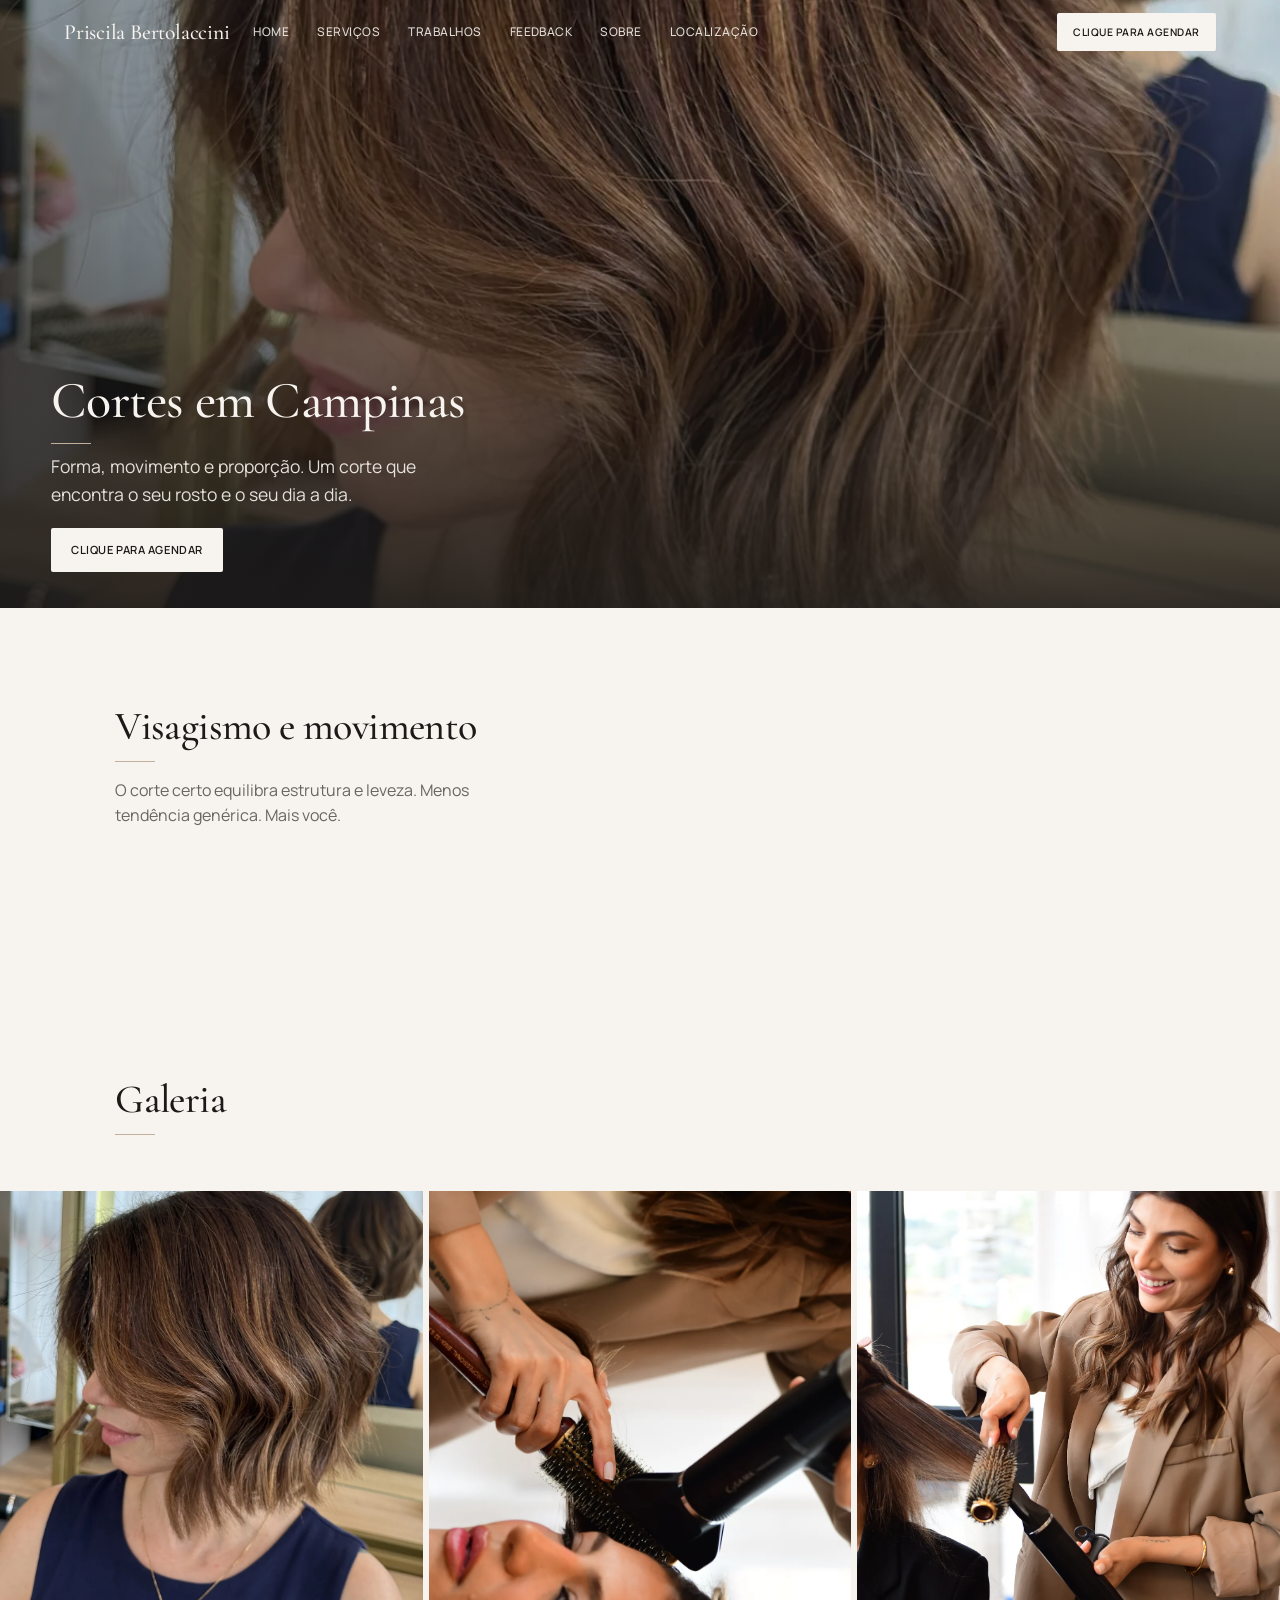
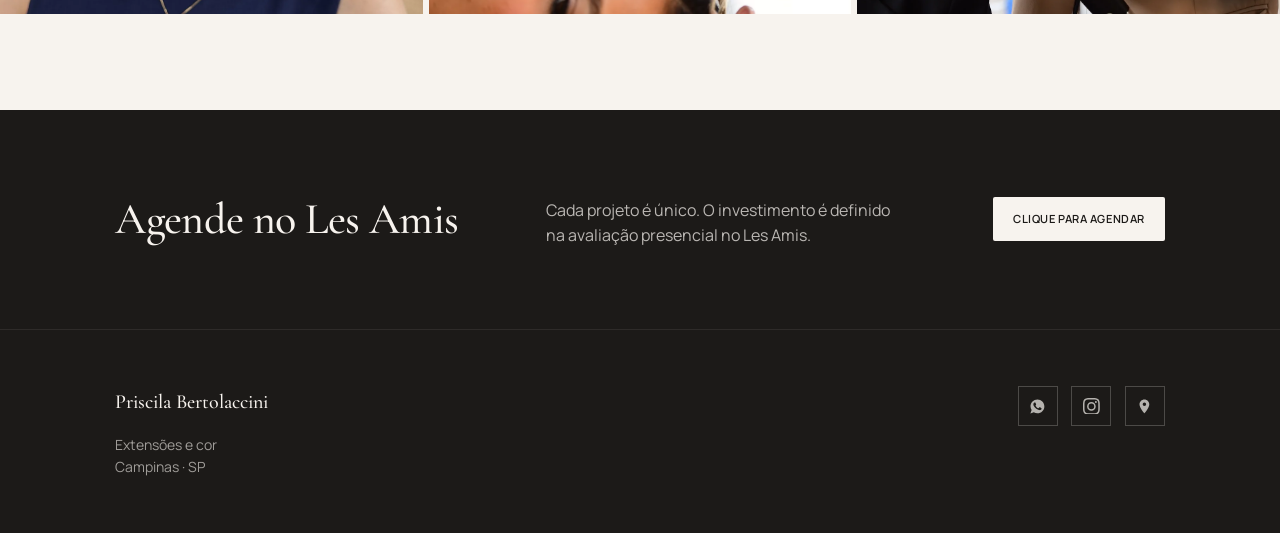
==== cortes/index.html @ d0e54ab3 "Add Feedback page with real client testimonials and wire sitewide nav. Co-authored-by: Cursor <curso" ====
<!DOCTYPE html>
<html lang="pt-BR">
<head>
  <meta charset="UTF-8" />
  <meta name="viewport" content="width=device-width, initial-scale=1.0" />
  <meta name="google-site-verification" content="aFSwoDDn1SDVIHru1ryCBOdbux5xeucaDiKM4DLMMjE" />
  <script async src="https://www.googletagmanager.com/gtag/js?id=G-Q21BVTZ1GJ"></script>
  <script>
    window.dataLayer = window.dataLayer || [];
    function gtag(){dataLayer.push(arguments);}
    gtag('js', new Date());
    gtag('config', 'G-Q21BVTZ1GJ');
  </script>
  <script>
    !function(f,b,e,v,n,t,s){if(f.fbq)return;n=f.fbq=function(){n.callMethod?
    n.callMethod.apply(n,arguments):n.queue.push(arguments)};if(!f._fbq)f._fbq=n;
    n.push=n;n.loaded=!0;n.version='2.0';n.queue=[];t=b.createElement(e);t.async=!0;
    t.src=v;s=b.getElementsByTagName(e)[0];s.parentNode.insertBefore(t,s)}(window,document,'script',
    'https://connect.facebook.net/en_US/fbevents.js');
    fbq('init','1248965447324084');fbq('track','PageView');
  </script>
  <noscript><img height="1" width="1" style="display:none" src="https://www.facebook.com/tr?id=1248965447324084&amp;ev=PageView&amp;noscript=1" alt="" /></noscript>
  <title>Cortes em Campinas | Priscila Bertolaccini</title>
  <meta name="description" content="Cortes com visagismo e movimento no Les Amis Nova Campinas. Agende seu horário." />
  <link rel="canonical" href="https://pribertolaccini.com.br/cortes/" />
  <meta name="theme-color" content="#F7F3EE" />
  <link rel="icon" type="image/webp" href="../assets/favicon.webp" />
  <meta property="og:type" content="website" />
  <meta property="og:url" content="https://pribertolaccini.com.br/cortes/" />
  <meta property="og:title" content="Cortes em Campinas | Priscila Bertolaccini" />
  <meta property="og:description" content="Cortes com visagismo e movimento no Les Amis Nova Campinas. Agende seu horário." />
  <meta property="og:image" content="https://pribertolaccini.com.br/assets/img/corte-bob.webp" />
  <meta name="twitter:card" content="summary_large_image" />
  <meta name="twitter:title" content="Cortes em Campinas | Priscila Bertolaccini" />
  <meta name="twitter:image" content="https://pribertolaccini.com.br/assets/img/corte-bob.webp" />
  <link rel="preconnect" href="https://fonts.googleapis.com" />
  <link rel="preconnect" href="https://fonts.gstatic.com" crossorigin />
  <link href="https://fonts.googleapis.com/css2?family=Cormorant+Garamond:ital,wght@0,400;0,500;0,600;1,400&amp;family=Manrope:wght@400;500;600&amp;display=swap" rel="stylesheet" />
  <link rel="stylesheet" href="../assets/css/site.css?v=1790081634" />
  
</head>
<body>
  <header class="site-header" data-site-header>
    <div class="site-header__inner">
      <a class="site-header__brand" href="../">Priscila Bertolaccini</a>
      <nav class="site-header__nav" aria-label="Principal">
        <a href="../">Home</a>
        <a href="../servicos/">Serviços</a>
        <a href="../trabalhos/">Trabalhos</a>
        <a href="../feedback/">Feedback</a>
        <a href="../sobre/">Sobre</a>
        <a href="../salao-contato/">Localização</a>
      </nav>
      <div class="site-header__actions">
        <a class="btn btn-primary site-header__cta" href="https://wa.me/5535998171030?text=Ol%C3%A1%20Priscila%2C%20vim%20pelo%20site%20e%20quero%20agendar%20um%20hor%C3%A1rio%20no%20Les%20Amis." data-cta="whatsapp" target="_blank" rel="noopener">Clique para agendar</a>
        <button type="button" class="site-header__toggle" data-nav-toggle aria-expanded="false" aria-controls="nav-drawer" aria-label="Abrir menu">
          <span></span><span></span>
        </button>
      </div>
    </div>
  </header>

  <div class="nav-drawer" id="nav-drawer" data-nav-drawer>
    <div class="nav-drawer__backdrop" data-nav-overlay></div>
    <div class="nav-drawer__panel" role="dialog" aria-label="Menu">
      <button type="button" class="nav-drawer__close" data-nav-overlay aria-label="Fechar menu">
        <span aria-hidden="true"></span>
        <span aria-hidden="true"></span>
      </button>
      <nav class="nav-drawer__list" aria-label="Mobile">
      <a href="../" data-nav-overlay>Home</a>
      <a href="../servicos/" data-nav-overlay>Serviços</a>
      <a href="../trabalhos/" data-nav-overlay>Trabalhos</a>
      <a href="../feedback/" data-nav-overlay>Feedback</a>
      <a href="../sobre/" data-nav-overlay>Sobre</a>
      <a href="../salao-contato/" data-nav-overlay>Localização</a>
      </nav>
      <div class="nav-drawer__cta">
        <a class="btn btn-primary" href="https://wa.me/5535998171030?text=Ol%C3%A1%20Priscila%2C%20vim%20pelo%20site%20e%20quero%20agendar%20um%20hor%C3%A1rio%20no%20Les%20Amis." data-cta="whatsapp" target="_blank" rel="noopener">Clique para agendar</a>
      </div>
    </div>
  </div>

  <main>

    <section class="page-hero" aria-label="Cortes em Campinas">
      <div class="hero-media">
        <img src="../assets/img/corte-bob.webp" alt="Corte bob com ondas" width="1200" height="1600" fetchpriority="high" />
      </div>
      <div class="hero-overlay" aria-hidden="true"></div>
      <div class="hero-content">
        <h1>Cortes em Campinas<span class="brand-rule" aria-hidden="true"></span></h1>
        <p class="lede">Forma, movimento e proporção. Um corte que encontra o seu rosto e o seu dia a dia.</p>
        <div class="ctas">
          <a class="btn btn-primary" href="https://wa.me/5535998171030?text=Ol%C3%A1%20Priscila%2C%20vim%20pelo%20site%20e%20quero%20agendar%20um%20hor%C3%A1rio%20de%20corte%20no%20Les%20Amis." data-cta="whatsapp" data-service="cortes" target="_blank" rel="noopener">Clique para agendar</a>
        </div>
      </div>
    </section>

    <section class="section">
      <div class="container">
        <div class="section-intro reveal">
          <h2>Visagismo e movimento</h2>
          <span class="brand-rule" aria-hidden="true"></span>
          <p>O corte certo equilibra estrutura e leveza. Menos tendência genérica. Mais você.</p>
        </div>
      </div>
    </section>
    <section class="section section--flush">
      <div class="container"><div class="section-intro reveal"><h2>Galeria</h2><span class="brand-rule" aria-hidden="true"></span></div></div>
      <div class="gallery">
        <div class="gallery__item reveal"><img src="../assets/img/corte-bob.webp" alt="Corte bob com ondas" loading="lazy" /></div>
        <div class="gallery__item reveal"><img src="../assets/img/corte-detalhe.webp" alt="Detalhe técnico de corte" loading="lazy" /></div>
        <div class="gallery__item reveal"><img src="../assets/img/hero-acao.webp" alt="Priscila em atendimento" loading="lazy" /></div>
      </div>
    </section>

    <section class="cta-band">
      <div class="container cta-band__inner reveal">
        <h2>Agende no Les Amis</h2>
        <p>Cada projeto é único. O investimento é definido na avaliação presencial no Les Amis.</p>
        <a class="btn btn-primary" href="https://wa.me/5535998171030?text=Ol%C3%A1%20Priscila%2C%20vim%20pelo%20site%20e%20quero%20agendar%20um%20hor%C3%A1rio%20de%20corte%20no%20Les%20Amis." data-cta="whatsapp" data-service="cortes" target="_blank" rel="noopener">Clique para agendar</a>
      </div>
    </section>

  </main>

  <footer class="site-footer">
    <div class="container site-footer__inner">
      <div>
        <p class="site-footer__brand">Priscila Bertolaccini</p>
        <p class="site-footer__meta">Extensões e cor<br />Campinas · SP</p>
      </div>
      <div class="site-footer__links">
        <a class="site-footer__icon" href="https://wa.me/5535998171030?text=Ol%C3%A1%20Priscila%2C%20vim%20pelo%20site%20e%20quero%20agendar%20um%20hor%C3%A1rio%20no%20Les%20Amis." data-cta="whatsapp" target="_blank" rel="noopener" aria-label="WhatsApp">
          <svg viewBox="0 0 24 24" aria-hidden="true" focusable="false"><path fill="currentColor" d="M12.04 2C6.58 2 2.15 6.4 2.15 11.84c0 1.99.58 3.84 1.6 5.42L2 22l4.9-1.58a9.9 9.9 0 0 0 5.14 1.42h.01c5.46 0 9.89-4.4 9.89-9.84C21.94 6.4 17.5 2 12.04 2zm5.78 13.99c-.24.68-1.4 1.25-1.93 1.33-.5.08-1.13.11-1.82-.11-.42-.14-.96-.31-1.66-.61-2.92-1.26-4.82-4.2-4.97-4.39-.14-.2-1.18-1.57-1.18-3 0-1.42.74-2.12 1.01-2.41.26-.29.57-.36.76-.36h.55c.17 0 .41-.07.64.49.24.58.82 2 .89 2.14.07.14.12.31.02.5-.1.2-.14.32-.28.49-.14.17-.3.38-.42.51-.14.14-.29.29-.12.56.17.28.74 1.22 1.59 1.98 1.1.98 2.02 1.28 2.3 1.42.28.14.45.12.61-.07.17-.2.71-.82.9-1.1.19-.28.38-.23.64-.14.26.1 1.66.78 1.95.92.28.14.47.21.54.33.07.12.07.68-.17 1.36z"/></svg>
        </a>
        <a class="site-footer__icon" href="https://www.instagram.com/prisbertolaccini/" target="_blank" rel="noopener" aria-label="Instagram">
          <svg viewBox="0 0 24 24" aria-hidden="true" focusable="false"><path fill="currentColor" d="M12 2.16c3.2 0 3.58.01 4.85.07 3.25.15 4.77 1.69 4.92 4.92.06 1.27.07 1.65.07 4.85s-.01 3.58-.07 4.85c-.15 3.23-1.66 4.77-4.92 4.92-1.27.06-1.65.07-4.85.07s-3.58-.01-4.85-.07c-3.26-.15-4.77-1.7-4.92-4.92-.06-1.27-.07-1.65-.07-4.85s.01-3.58.07-4.85C2.38 3.92 3.9 2.38 7.15 2.23 8.42 2.17 8.8 2.16 12 2.16M12 0C8.74 0 8.33.01 7.05.07 2.7.27.27 2.69.07 7.05.01 8.33 0 8.74 0 12s.01 3.67.07 4.95c.2 4.36 2.62 6.78 6.98 6.98C8.33 23.99 8.74 24 12 24s3.67-.01 4.95-.07c4.35-.2 6.78-2.62 6.98-6.98.06-1.28.07-1.69.07-4.95s-.01-3.67-.07-4.95C23.73 2.7 21.31.27 16.95.07 15.67.01 15.26 0 12 0zm0 5.84A6.16 6.16 0 1 0 18.16 12 6.16 6.16 0 0 0 12 5.84zM12 16a4 4 0 1 1 4-4 4 4 0 0 1-4 4zm6.41-11.85a1.44 1.44 0 1 0 1.44 1.44 1.44 1.44 0 0 0-1.44-1.44z"/></svg>
        </a>
        <a class="site-footer__icon" href="https://www.google.com/maps/search/?api=1&query=Rua+Augusto+C%C3%A9sar+de+Andrade,+364,+Nova+Campinas,+Campinas,+SP" target="_blank" rel="noopener" data-cta="maps" aria-label="Como chegar">
          <svg viewBox="0 0 24 24" aria-hidden="true" focusable="false"><path fill="currentColor" d="M12 2C8.13 2 5 5.13 5 9c0 5.25 7 13 7 13s7-7.75 7-13c0-3.87-3.13-7-7-7zm0 9.5A2.5 2.5 0 1 1 14.5 9 2.5 2.5 0 0 1 12 11.5z"/></svg>
        </a>
      </div>
    </div>
  </footer>

  <div class="sticky-cta" data-sticky-cta>
    <a class="btn btn-primary" href="https://wa.me/5535998171030?text=Ol%C3%A1%20Priscila%2C%20vim%20pelo%20site%20e%20quero%20agendar%20um%20hor%C3%A1rio%20no%20Les%20Amis." data-cta="whatsapp" target="_blank" rel="noopener">Clique para agendar</a>
  </div>
  <script src="../assets/js/site.js?v=1790081634" defer></script>
</body>
</html>
---- assets/css/site.css ----
/* ==========================================================================
   Priscila Bertolaccini · Quiet luxury salon
   ========================================================================== */

:root {
  --color-bg: #F7F3EE;
  --color-bg-elevated: #FFFCF8;
  --color-bg-dark: #1C1A18;
  --color-text: #1C1A18;
  --color-text-muted: #6B6560;
  --color-text-on-dark: #F7F3EE;
  --color-accent: #8A7355;
  --color-accent-soft: #C4B09A;
  --color-line: rgba(28, 26, 24, 0.12);
  --color-cta: #1C1A18;
  --color-cta-text: #F7F3EE;
  --font-display: "Cormorant Garamond", Georgia, serif;
  --font-body: "Manrope", system-ui, sans-serif;
  --text-hero: clamp(2.5rem, 7vw, 4.1rem);
  --text-h2: clamp(1.75rem, 3.5vw, 2.5rem);
  --text-body: clamp(1rem, 1.2vw, 1.125rem);
  --text-small: 0.875rem;
  --page-pad: clamp(1.25rem, 4vw, 3.5rem);
  --max-width: 72rem;
  --ease-out: cubic-bezier(0.22, 1, 0.36, 1);
  --dur-1: 400ms;
  --dur-2: 800ms;
  --header-h: 4rem;
  --radius-sm: 2px;
}

*,
*::before,
*::after {
  box-sizing: border-box;
  margin: 0;
  padding: 0;
}

html {
  scroll-behavior: smooth;
  -webkit-text-size-adjust: 100%;
}

body {
  font-family: var(--font-body);
  font-size: var(--text-body);
  font-weight: 400;
  line-height: 1.6;
  color: var(--color-text);
  background: var(--color-bg);
  -webkit-font-smoothing: antialiased;
  -moz-osx-font-smoothing: grayscale;
}

img,
video {
  display: block;
  max-width: 100%;
  height: auto;
}

a {
  color: inherit;
  text-decoration: none;
}

button {
  font: inherit;
  color: inherit;
  background: none;
  border: none;
  cursor: pointer;
}

ul,
ol {
  list-style: none;
}

h1,
h2,
h3,
h4 {
  font-family: var(--font-display);
  font-weight: 500;
  line-height: 1.12;
  letter-spacing: -0.015em;
}

h1 {
  font-size: var(--text-hero);
}

h2 {
  font-size: var(--text-h2);
}

h3 {
  font-size: clamp(1.35rem, 2.5vw, 1.75rem);
}

p + p {
  margin-top: 1rem;
}

/* --------------------------------------------------------------------------
   Utilities
   -------------------------------------------------------------------------- */

.container {
  width: min(100%, var(--max-width));
  margin-inline: auto;
  padding-inline: var(--page-pad);
}

.sr-only {
  position: absolute;
  width: 1px;
  height: 1px;
  padding: 0;
  margin: -1px;
  overflow: hidden;
  clip: rect(0, 0, 0, 0);
  white-space: nowrap;
  border: 0;
}

/* --------------------------------------------------------------------------
   Buttons
   -------------------------------------------------------------------------- */

.btn {
  display: inline-flex;
  align-items: center;
  justify-content: center;
  gap: 0.4rem;
  min-height: 2.75rem;
  padding: 0.7rem 1.25rem;
  font-family: var(--font-body);
  font-size: 0.7rem;
  font-weight: 600;
  letter-spacing: 0.05em;
  text-transform: uppercase;
  text-decoration: none;
  border: none;
  border-radius: var(--radius-sm);
  cursor: pointer;
  white-space: nowrap;
  transition:
    background var(--dur-1) var(--ease-out),
    color var(--dur-1) var(--ease-out),
    border-color var(--dur-1) var(--ease-out);
}

.btn-primary {
  background: var(--color-text-on-dark);
  color: var(--color-bg-dark);
}

.btn-primary:hover {
  background: var(--color-accent-soft);
}

.btn-ghost {
  background: transparent;
  color: var(--color-text-on-dark);
  border: 1px solid rgba(247, 243, 238, 0.5);
}

.btn-ghost:hover {
  border-color: var(--color-text-on-dark);
}

.btn-dark {
  background: var(--color-cta);
  color: var(--color-cta-text);
}

.btn-dark:hover {
  background: #3A3530;
}

/* --------------------------------------------------------------------------
   Site header
   -------------------------------------------------------------------------- */

.site-header {
  position: fixed;
  top: 0;
  left: 0;
  right: 0;
  z-index: 100;
  height: var(--header-h);
  display: flex;
  align-items: center;
  padding-inline: var(--page-pad);
  color: var(--color-text-on-dark);
  background: transparent;
  transition:
    background var(--dur-1) var(--ease-out),
    color var(--dur-1) var(--ease-out),
    border-color var(--dur-1) var(--ease-out);
}

.site-header__inner {
  display: flex;
  align-items: center;
  justify-content: space-between;
  width: min(100%, var(--max-width));
  margin-inline: auto;
  gap: 1.5rem;
}

.site-header__brand {
  font-family: var(--font-display);
  font-size: clamp(1.05rem, 2.2vw, 1.35rem);
  font-weight: 500;
  letter-spacing: -0.01em;
  white-space: nowrap;
  flex-shrink: 0;
}

.site-header__nav {
  display: none;
  align-items: center;
  gap: clamp(1rem, 2.5vw, 1.75rem);
}

.site-header__nav a {
  font-size: 0.75rem;
  font-weight: 500;
  letter-spacing: 0.04em;
  text-transform: uppercase;
  opacity: 0.88;
  transition: opacity var(--dur-1) var(--ease-out);
}

.site-header__nav a:hover,
.site-header__nav a[aria-current="page"] {
  opacity: 1;
}

.site-header__actions {
  display: flex;
  align-items: center;
  gap: 0.75rem;
  margin-left: auto;
}

.site-header__cta {
  display: none;
}

.site-header__cta.btn {
  min-height: 2.35rem;
  padding: 0.5rem 1rem;
  font-size: 0.65rem;
}

.site-header__toggle {
  display: flex;
  flex-direction: column;
  justify-content: center;
  gap: 5px;
  width: 2rem;
  height: 2rem;
  padding: 0;
}

.site-header__toggle span {
  display: block;
  width: 100%;
  height: 1px;
  background: currentColor;
  transition: transform var(--dur-1) var(--ease-out), opacity var(--dur-1) var(--ease-out);
}

.site-header.is-scrolled,
.site-header.is-solid {
  color: var(--color-text);
  background: var(--color-bg-elevated);
  border-bottom: 1px solid var(--color-line);
}

.site-header.is-scrolled .btn-ghost,
.site-header.is-solid .btn-ghost {
  color: var(--color-text);
  border-color: var(--color-line);
}

.site-header.is-scrolled .btn-ghost:hover,
.site-header.is-solid .btn-ghost:hover {
  border-color: var(--color-text);
}

.site-header.is-scrolled .btn-primary,
.site-header.is-solid .btn-primary {
  background: var(--color-cta);
  color: var(--color-cta-text);
}

.site-header.is-scrolled .btn-primary:hover,
.site-header.is-solid .btn-primary:hover {
  background: #3A3530;
}

@media (min-width: 901px) {
  .site-header__nav {
    display: flex;
  }

  .site-header__cta {
    display: inline-flex;
  }

  .site-header__toggle {
    display: none;
  }
}

/* --------------------------------------------------------------------------
   Nav drawer (mobile)
   -------------------------------------------------------------------------- */

.nav-drawer {
  position: fixed;
  inset: 0;
  z-index: 200;
  visibility: hidden;
  pointer-events: none;
}

.nav-drawer.is-open {
  visibility: visible;
  pointer-events: auto;
}

.nav-drawer__backdrop {
  position: absolute;
  inset: 0;
  background: rgba(28, 26, 24, 0.45);
  opacity: 0;
  transition: opacity var(--dur-1) var(--ease-out);
}

.nav-drawer.is-open .nav-drawer__backdrop {
  opacity: 1;
}

.nav-drawer__panel {
  position: absolute;
  top: 0;
  right: 0;
  width: min(100%, 20rem);
  height: 100%;
  display: flex;
  flex-direction: column;
  padding: calc(var(--header-h) + 1.5rem) var(--page-pad) 2rem;
  background: var(--color-bg-elevated);
  transform: translateX(100%);
  transition: transform var(--dur-1) var(--ease-out);
}

.nav-drawer.is-open .nav-drawer__panel {
  transform: translateX(0);
}

.nav-drawer__close {
  position: absolute;
  top: 1.1rem;
  right: var(--page-pad);
  width: 2.5rem;
  height: 2.5rem;
  display: flex;
  align-items: center;
  justify-content: center;
  border: 1px solid var(--color-line);
  transition:
    border-color var(--dur-1) var(--ease-out),
    background var(--dur-1) var(--ease-out);
}

.nav-drawer__close:hover {
  border-color: var(--color-text);
  background: var(--color-bg);
}

.nav-drawer__close span {
  position: absolute;
  width: 0.95rem;
  height: 1px;
  background: var(--color-text);
}

.nav-drawer__close span:first-child {
  transform: rotate(45deg);
}

.nav-drawer__close span:last-child {
  transform: rotate(-45deg);
}

.nav-drawer__list {
  display: flex;
  flex-direction: column;
  gap: 0.25rem;
  flex: 1;
}

.nav-drawer__list a {
  display: block;
  padding: 0.85rem 0;
  font-family: var(--font-display);
  font-size: 1.35rem;
  font-weight: 500;
  border-bottom: 1px solid var(--color-line);
}

.nav-drawer__cta {
  margin-top: 1.5rem;
}

.nav-drawer__cta .btn {
  width: 100%;
}

/* --------------------------------------------------------------------------
   Hero (home)
   -------------------------------------------------------------------------- */

.hero {
  position: relative;
  min-height: 100dvh;
  display: grid;
  align-items: end;
  overflow: hidden;
  color: var(--color-text-on-dark);
  text-align: left;
}

.hero-media {
  position: absolute;
  inset: 0;
  z-index: 0;
}

.hero-media img,
.hero-media video {
  width: 100%;
  height: 100%;
  object-fit: cover;
  object-position: center 22%;
  animation: hero-ken 14s var(--ease-out) forwards;
}

.hero[data-variant="acao"] .hero-media img,
.hero[data-variant="acao"] .hero-media video {
  object-position: center 28%;
}

.hero-overlay {
  position: absolute;
  inset: 0;
  z-index: 1;
  background:
    linear-gradient(
      180deg,
      rgba(28, 26, 24, 0.42) 0%,
      rgba(28, 26, 24, 0.08) 18%,
      rgba(28, 26, 24, 0.08) 38%,
      rgba(28, 26, 24, 0.45) 58%,
      rgba(28, 26, 24, 0.92) 100%
    ),
    linear-gradient(
      90deg,
      rgba(28, 26, 24, 0.5) 0%,
      rgba(28, 26, 24, 0.18) 48%,
      transparent 78%
    );
}

.hero-content {
  position: relative;
  z-index: 2;
  width: min(100%, 36rem);
  padding: var(--page-pad);
  padding-bottom: clamp(1.25rem, 4vh, 2.5rem);
  display: flex;
  flex-direction: column;
  align-items: flex-start;
  animation: hero-rise 0.9s var(--ease-out) both;
}

h1.brand {
  font-family: var(--font-display);
  font-size: var(--text-hero);
  font-weight: 500;
  line-height: 1.05;
  letter-spacing: -0.02em;
  margin-bottom: 0.55rem;
}

h1.brand span,
.brand-rule {
  display: block;
  width: 2.5rem;
  height: 1px;
  background: var(--color-accent-soft);
  margin-top: 0.75rem;
}

.hero .lede {
  font-size: clamp(1.02rem, 3.1vw, 1.175rem);
  line-height: 1.65;
  color: rgba(247, 243, 238, 0.94);
  max-width: 32ch;
  margin: 0 0 1.25rem;
  font-weight: 400;
}

.hero .ctas {
  display: flex;
  flex-wrap: nowrap;
  gap: 0.55rem;
  width: 100%;
  max-width: 22rem;
}

.hero .ctas .btn {
  flex: 1 1 0;
  padding: 0.7rem 0.75rem;
}

@media (max-width: 900px) {
  /* Brand + lede above sticky; hero CTAs hidden (sticky covers agendar) */
  .hero {
    min-height: 100dvh;
    align-items: end;
  }

  .hero-media img,
  .hero-media video {
    object-position: center 12%;
  }

  .hero[data-variant="acao"] .hero-media img,
  .hero[data-variant="acao"] .hero-media video {
    object-position: center 18%;
  }

  .hero-content {
    position: relative;
    width: 100%;
    max-width: none;
    padding: 0 1.1rem calc(1.15rem + 4.5rem + env(safe-area-inset-bottom));
    justify-content: flex-end;
  }

  h1.brand {
    font-size: clamp(1.95rem, 8vw, 2.4rem);
    margin-bottom: 0.45rem;
  }

  h1.brand span,
  .brand-rule {
    width: 2rem;
    margin-top: 0.55rem;
  }

  .hero .lede {
    font-size: 0.92rem;
    line-height: 1.5;
    max-width: 36ch;
    margin-bottom: 0;
  }

  .hero .ctas {
    display: none;
  }
}

/* --------------------------------------------------------------------------
   Page hero (inner pages)
   -------------------------------------------------------------------------- */

.page-hero {
  position: relative;
  min-height: clamp(28rem, 72vh, 38rem);
  display: grid;
  align-items: end;
  overflow: hidden;
  color: var(--color-text-on-dark);
  text-align: left;
}

.page-hero .hero-media img,
.page-hero .hero-media video {
  object-position: center center;
  animation: none;
}

.page-hero .hero-overlay {
  background:
    linear-gradient(
      180deg,
      rgba(28, 26, 24, 0.05) 0%,
      rgba(28, 26, 24, 0.35) 55%,
      rgba(28, 26, 24, 0.88) 100%
    ),
    linear-gradient(
      90deg,
      rgba(28, 26, 24, 0.42) 0%,
      rgba(28, 26, 24, 0.12) 50%,
      transparent 75%
    );
}

.page-hero .hero-content {
  width: min(100%, 42rem);
  padding-top: calc(var(--header-h) + 2rem);
  animation: none;
}

.page-hero h1 {
  font-size: clamp(2rem, 5.5vw, 3.25rem);
  margin-bottom: 0.5rem;
}

.page-hero .lede {
  font-size: clamp(0.95rem, 2.5vw, 1.1rem);
  line-height: 1.6;
  color: rgba(247, 243, 238, 0.9);
  max-width: 38ch;
  margin-bottom: 1.25rem;
}

.page-hero--compact {
  min-height: clamp(22rem, 55vh, 30rem);
}

/* Tighten gap between Servicos quote and Mega Hair */
.section--bridge {
  padding-top: clamp(3.5rem, 8vw, 6rem);
  padding-bottom: clamp(1.25rem, 3vw, 2rem);
}

.section--bridge + .service-block {
  padding-top: clamp(1.25rem, 3vw, 2rem);
}

.page-hero--text-only {
  min-height: auto;
  padding-block: calc(var(--header-h) + 3rem) 3rem;
  background: var(--color-bg-dark);
  color: var(--color-text-on-dark);
}

.page-hero--text-only .hero-overlay,
.page-hero--text-only .hero-media {
  display: none;
}

@media (max-width: 700px) {
  .page-hero .hero-content {
    position: absolute;
    left: 0;
    right: 0;
    top: 69%;
    bottom: 0;
    width: 100%;
    max-width: none;
    padding: 0 1.1rem 1.15rem;
    padding-top: 0;
  }

  .page-hero--text-only .hero-content {
    position: relative;
    top: auto;
    bottom: auto;
    padding: calc(var(--header-h) + 2rem) 1.1rem 2rem;
  }
}

/* --------------------------------------------------------------------------
   Sections
   -------------------------------------------------------------------------- */

.section {
  padding-block: clamp(3.5rem, 8vw, 6rem);
}

.section--flush .results-grid,
.section--flush .gallery {
  width: 100%;
}

.section-dark {
  background: var(--color-bg-dark);
  color: var(--color-text-on-dark);
}

.section-dark .section-intro p {
  color: rgba(247, 243, 238, 0.72);
}

.section-intro {
  margin-bottom: clamp(2rem, 5vw, 3.5rem);
  max-width: 36rem;
}

.section-intro h2 {
  margin-bottom: 0.75rem;
}

.section-intro p {
  color: var(--color-text-muted);
  max-width: 42ch;
}

.section-intro .brand-rule {
  margin-bottom: 1rem;
}

.section-dark .section-intro .brand-rule {
  background: var(--color-accent-soft);
}

/* --------------------------------------------------------------------------
   Specialties
   -------------------------------------------------------------------------- */

.specialties {
  display: flex;
  flex-direction: column;
}

.specialty-row {
  display: grid;
  grid-template-columns: 1fr auto;
  align-items: center;
  gap: 1rem 2rem;
  padding-block: clamp(1.15rem, 3vw, 1.65rem);
  border-bottom: 1px solid var(--color-line);
  transition: color var(--dur-1) var(--ease-out);
}

.specialty-row:first-child {
  border-top: 1px solid var(--color-line);
}

.specialty-row__main {
  display: flex;
  flex-direction: column;
  gap: 0.35rem;
  min-width: 0;
}

.specialty-row__name {
  font-family: var(--font-display);
  font-size: clamp(1.5rem, 3vw, 2rem);
  font-weight: 500;
  line-height: 1.1;
  letter-spacing: -0.015em;
}

.specialty-row__desc {
  font-size: var(--text-small);
  color: var(--color-text-muted);
  max-width: 40ch;
}

.specialty-row__arrow {
  flex-shrink: 0;
  width: 1.25rem;
  height: 1.25rem;
  opacity: 0.45;
  transition:
    transform var(--dur-1) var(--ease-out),
    opacity var(--dur-1) var(--ease-out);
}

.specialty-row:hover .specialty-row__name {
  color: var(--color-accent);
}

.specialty-row:hover .specialty-row__arrow {
  opacity: 1;
  transform: translateX(3px);
}

.home-nav__row {
  grid-template-columns: auto 1fr auto;
  gap: 1rem 1.15rem;
}

.home-nav__icon {
  display: inline-flex;
  align-items: center;
  justify-content: center;
  width: 1.35rem;
  height: 1.35rem;
  color: var(--color-accent);
  flex-shrink: 0;
}

.home-nav__icon svg {
  width: 100%;
  height: 100%;
  display: block;
}

.section-dark .specialty-row {
  border-color: rgba(247, 243, 238, 0.12);
}

.section-dark .specialty-row__desc {
  color: rgba(247, 243, 238, 0.65);
}

.section-dark .specialty-row:hover .specialty-row__name {
  color: var(--color-accent-soft);
}

/* --------------------------------------------------------------------------
   Results grid
   -------------------------------------------------------------------------- */

.results-grid {
  display: grid;
  grid-template-columns: 2fr 1fr;
  gap: 0.35rem;
  width: 100%;
  margin: 0;
  padding: 0;
}

.results-grid__item {
  position: relative;
  overflow: hidden;
  aspect-ratio: 4 / 5;
}

.results-grid__item--wide {
  grid-row: span 2;
  aspect-ratio: auto;
  min-height: 100%;
}

.results-grid__item img,
.results-grid__item video {
  width: 100%;
  height: 100%;
  object-fit: cover;
}

@media (max-width: 700px) {
  .results-grid {
    grid-template-columns: 1fr;
    gap: 0.25rem;
  }

  .results-grid__item,
  .results-grid__item--wide {
    grid-row: auto;
    aspect-ratio: 4 / 5;
    min-height: auto;
  }
}

/* --------------------------------------------------------------------------
   Split
   -------------------------------------------------------------------------- */

.split {
  display: grid;
  grid-template-columns: 1fr 1fr;
  gap: clamp(2rem, 5vw, 4rem);
  align-items: center;
}

.split--reverse {
  direction: rtl;
}

.split--reverse > * {
  direction: ltr;
}

.split__media {
  overflow: hidden;
}

.split__media img,
.split__media video {
  width: 100%;
  aspect-ratio: 4 / 5;
  object-fit: cover;
}

.split__content {
  padding-inline: var(--page-pad);
}

.split__content h2 {
  margin-bottom: 1rem;
}

.split__content p {
  color: var(--color-text-muted);
  max-width: 42ch;
}

.split__content .btn {
  margin-top: 1.5rem;
}

.section-dark .split__content p {
  color: rgba(247, 243, 238, 0.72);
}

/* --------------------------------------------------------------------------
   Contact actions (salão)
   -------------------------------------------------------------------------- */

.contact-actions {
  display: flex;
  flex-direction: column;
  margin-top: 1.85rem;
  max-width: 28rem;
  border-top: 1px solid var(--color-line);
}

.contact-action {
  display: flex;
  align-items: center;
  gap: 1rem;
  padding: 1.05rem 0;
  border-bottom: 1px solid var(--color-line);
  color: var(--color-text);
  transition:
    color var(--dur-1) var(--ease-out),
    background var(--dur-1) var(--ease-out);
}

.contact-action__icon {
  display: inline-flex;
  align-items: center;
  justify-content: center;
  width: 2.35rem;
  height: 2.35rem;
  flex-shrink: 0;
  border: 1px solid var(--color-line);
  color: var(--color-text);
  transition:
    border-color var(--dur-1) var(--ease-out),
    background var(--dur-1) var(--ease-out),
    color var(--dur-1) var(--ease-out);
}

.contact-action__icon svg {
  width: 1rem;
  height: 1rem;
  display: block;
}

.contact-action__body {
  display: flex;
  flex-direction: column;
  gap: 0.15rem;
  min-width: 0;
}

.contact-action__label {
  font-size: 0.72rem;
  font-weight: 600;
  letter-spacing: 0.06em;
  text-transform: uppercase;
}

.contact-action__meta {
  font-size: 0.88rem;
  color: var(--color-text-muted);
  line-height: 1.35;
}

.contact-action:hover {
  color: var(--color-text);
}

.contact-action:hover .contact-action__icon {
  border-color: var(--color-text);
  background: var(--color-text);
  color: var(--color-bg);
}

.contact-action:hover .contact-action__meta {
  color: var(--color-text);
}

.contact-action--whatsapp .contact-action__icon {
  background: var(--color-text);
  border-color: var(--color-text);
  color: var(--color-bg);
}

.contact-action--whatsapp:hover .contact-action__icon {
  background: var(--color-accent);
  border-color: var(--color-accent);
  color: var(--color-bg-dark);
}

@media (max-width: 768px) {
  .split {
    grid-template-columns: 1fr;
    gap: 1.75rem;
  }

  .split--reverse {
    direction: ltr;
  }

  .split__content {
    padding-bottom: 0.25rem;
  }
}

@media (min-width: 769px) {
  .split__content {
    padding-block: clamp(1.5rem, 3vw, 2.5rem);
  }
}

/* --------------------------------------------------------------------------
   Gallery
   -------------------------------------------------------------------------- */

.gallery {
  display: grid;
  grid-template-columns: repeat(3, 1fr);
  gap: 0.35rem;
}

.gallery--feed {
  width: 100%;
  margin: 0;
  padding: 0;
  gap: 0.25rem;
  grid-template-columns: repeat(2, 1fr);
}

.gallery--feed .gallery__item {
  aspect-ratio: 3 / 4;
}

.gallery__item {
  position: relative;
  overflow: hidden;
  aspect-ratio: 1;
}

.gallery__item img,
.gallery__item video {
  width: 100%;
  height: 100%;
  object-fit: cover;
  transition: transform var(--dur-2) var(--ease-out);
}

.gallery__item:hover img,
.gallery__item:hover video {
  transform: scale(1.03);
}

@media (min-width: 900px) {
  .gallery--feed {
    grid-template-columns: repeat(3, 1fr);
  }
}

@media (max-width: 768px) {
  .gallery:not(.gallery--feed) {
    grid-template-columns: repeat(2, 1fr);
    gap: 0.25rem;
  }
}

/* --------------------------------------------------------------------------
   Filters (trabalhos)
   -------------------------------------------------------------------------- */

.filters {
  display: flex;
  flex-wrap: wrap;
  gap: 0.5rem 1.5rem;
  margin-bottom: clamp(1.5rem, 4vw, 2.5rem);
  padding-bottom: 1rem;
  border-bottom: 1px solid var(--color-line);
}

.filters button,
.filters a {
  font-size: 0.75rem;
  font-weight: 500;
  letter-spacing: 0.04em;
  text-transform: uppercase;
  color: var(--color-text-muted);
  padding: 0.25rem 0;
  border-bottom: 1px solid transparent;
  transition:
    color var(--dur-1) var(--ease-out),
    border-color var(--dur-1) var(--ease-out);
}

.filters button:hover,
.filters a:hover,
.filters button[aria-pressed="true"],
.filters a[aria-current="true"] {
  color: var(--color-text);
  border-bottom-color: var(--color-accent);
}

/* --------------------------------------------------------------------------
   CTA band
   -------------------------------------------------------------------------- */

.cta-band {
  padding-block: clamp(3rem, 7vw, 5rem);
  background: var(--color-bg-dark);
  color: var(--color-text-on-dark);
  text-align: left;
}

.cta-band__inner {
  display: flex;
  flex-wrap: wrap;
  align-items: center;
  justify-content: space-between;
  gap: 1.5rem 2rem;
}

.cta-band h2 {
  font-size: clamp(1.75rem, 4vw, 2.75rem);
  max-width: 18ch;
}

.cta-band p {
  color: rgba(247, 243, 238, 0.72);
  max-width: 36ch;
  margin-top: 0.5rem;
}

.cta-band .btn-primary {
  background: var(--color-text-on-dark);
  color: var(--color-bg-dark);
}

.cta-band .btn-primary:hover {
  background: var(--color-accent-soft);
}

.feedback-close {
  margin-top: clamp(2.5rem, 6vw, 4rem);
  max-width: 36rem;
  margin-inline: auto;
  text-align: center;
}

.feedback-close p {
  color: var(--color-text-muted);
  line-height: 1.65;
  margin-top: 0.85rem;
}

.feedback-close p:first-child {
  margin-top: 0;
  color: var(--color-text);
  font-family: var(--font-display);
  font-size: clamp(1.35rem, 2.8vw, 1.75rem);
  font-style: italic;
  line-height: 1.35;
}

.feedback-close .btn {
  margin-top: 1.75rem;
}

.feedback-intro {
  max-width: 36rem;
  margin-inline: auto;
  text-align: center;
  margin-bottom: clamp(2.5rem, 6vw, 4rem);
}

.feedback-intro__lead {
  font-family: var(--font-display);
  font-size: clamp(1.5rem, 3.2vw, 2rem);
  font-style: italic;
  font-weight: 500;
  color: var(--color-text) !important;
  line-height: 1.3;
  max-width: 22ch;
  margin-inline: auto;
}

.feedback-intro .brand-rule {
  margin-inline: auto;
}

.quotes {
  display: flex;
  flex-direction: column;
  gap: 0;
  max-width: 38rem;
  margin-inline: auto;
}

.quote {
  margin: 0;
  padding: clamp(1.5rem, 3.5vw, 2rem) 0;
  border-top: 1px solid var(--color-line);
}

.quote:last-child {
  border-bottom: 1px solid var(--color-line);
}

.quote blockquote {
  margin: 0;
}

.quote p {
  font-family: var(--font-display);
  font-size: clamp(1.15rem, 2.4vw, 1.4rem);
  font-style: italic;
  font-weight: 400;
  line-height: 1.45;
  color: var(--color-text);
  letter-spacing: -0.01em;
}

.quote--featured p {
  font-size: clamp(1.25rem, 2.8vw, 1.6rem);
  line-height: 1.4;
}

.prose {
  max-width: 40rem;
}

.prose p {
  color: var(--color-text-muted);
  line-height: 1.75;
  margin-top: 1.15rem;
  font-size: clamp(1rem, 1.15vw, 1.075rem);
}

.prose p:first-child {
  margin-top: 0;
}

.prose p.prose-emphasis {
  font-family: var(--font-display);
  font-style: italic;
  font-weight: 500;
  /* One line: size scales to fill the available width */
  font-size: min(2.85rem, calc((100vw - (2 * var(--page-pad))) / 17.25));
  color: var(--color-text) !important;
  line-height: 1.2;
  letter-spacing: -0.03em;
  margin-top: 1.5rem;
  white-space: nowrap;
  max-width: none;
  overflow: visible;
}

.service-kicker {
  font-size: 0.72rem;
  font-weight: 600;
  letter-spacing: 0.08em;
  text-transform: uppercase;
  color: var(--color-accent);
  margin-bottom: 0.65rem;
}

.section-dark .service-kicker {
  color: var(--color-accent-soft);
}

.service-list {
  list-style: none;
  margin: 1.5rem 0 1.75rem;
  max-width: 36rem;
}

.service-list li {
  position: relative;
  padding: 0.7rem 0 0.7rem 1.1rem;
  border-bottom: 1px solid var(--color-line);
  color: var(--color-text-muted);
  font-size: 0.98rem;
}

.service-list li::before {
  content: "";
  position: absolute;
  left: 0;
  top: 1.15rem;
  width: 0.4rem;
  height: 1px;
  background: var(--color-accent);
}

.section-dark .service-list li {
  border-color: rgba(247, 243, 238, 0.12);
  color: rgba(247, 243, 238, 0.78);
}

.section-dark .service-list li::before {
  background: var(--color-accent-soft);
}

.service-subblock {
  margin-top: clamp(2.5rem, 5vw, 3.5rem);
  max-width: 40rem;
}

.service-subblock h3 {
  margin-bottom: 0.75rem;
}

.service-subblock h4 {
  font-family: var(--font-display);
  font-size: 1.25rem;
  font-weight: 500;
  margin-top: 1.5rem;
  margin-bottom: 0.5rem;
}

.service-subblock p {
  color: var(--color-text-muted);
  line-height: 1.65;
  margin-top: 0.85rem;
}

.section-dark .service-subblock p {
  color: rgba(247, 243, 238, 0.72);
}

.service-gallery {
  margin-top: clamp(2rem, 4vw, 3rem);
}

.service-block .btn {
  margin-top: 0.5rem;
}

.service-block .section-intro {
  margin-bottom: 0;
}

.location-chip {
  display: inline-flex;
  align-items: center;
  gap: 0.55rem;
  margin-top: 1.5rem;
  font-size: 0.92rem;
  font-weight: 500;
  color: var(--color-text);
  text-decoration: none;
  transition: color var(--dur-1) var(--ease-out);
}

a.location-chip:hover {
  color: var(--color-accent);
}

a.location-chip:hover .location-chip__icon {
  color: var(--color-accent);
}

.location-chip__icon {
  display: inline-flex;
  width: 1rem;
  height: 1rem;
  color: var(--color-accent);
}

.location-chip__icon svg {
  width: 100%;
  height: 100%;
  display: block;
}

.location-address {
  margin-top: 1.5rem;
  padding-top: 1.25rem;
  border-top: 1px solid var(--color-line);
}

.location-address__label {
  font-size: 0.72rem;
  font-weight: 600;
  letter-spacing: 0.06em;
  text-transform: uppercase;
  color: var(--color-text-muted);
  margin-bottom: 0.45rem;
}

.location-address p {
  color: var(--color-text);
  line-height: 1.55;
}

.location-ctas {
  display: flex;
  flex-wrap: wrap;
  gap: 0.55rem;
  margin-top: 1.5rem;
}

.location-ctas .btn {
  margin-top: 0;
}

.section-dark .location-ctas .btn-ghost {
  color: var(--color-text-on-dark);
  border-color: rgba(247, 243, 238, 0.45);
}

.section-dark .location-ctas .btn-primary {
  background: var(--color-text-on-dark);
  color: var(--color-bg-dark);
}

.location-closing {
  margin-top: 1.75rem;
  font-family: var(--font-display);
  font-size: clamp(1.25rem, 2.5vw, 1.55rem);
  color: var(--color-text-on-dark);
  line-height: 1.35;
}

html {
  scroll-padding-top: calc(var(--header-h) + 0.75rem);
}

/* --------------------------------------------------------------------------
   Site footer
   -------------------------------------------------------------------------- */

.site-footer {
  padding-block: clamp(2.5rem, 5vw, 3.5rem);
  background: var(--color-bg-dark);
  color: var(--color-text-on-dark);
  border-top: 1px solid rgba(247, 243, 238, 0.08);
}

.site-footer__inner {
  display: grid;
  grid-template-columns: 1fr auto;
  gap: 2rem 3rem;
  align-items: start;
}

.site-footer__brand {
  font-family: var(--font-display);
  font-size: 1.25rem;
  font-weight: 500;
  margin-bottom: 0.5rem;
}

.site-footer__meta {
  font-size: var(--text-small);
  color: rgba(247, 243, 238, 0.6);
  line-height: 1.55;
}

.site-footer__links {
  display: flex;
  flex-wrap: nowrap;
  align-items: center;
  gap: 0.85rem;
  justify-content: flex-end;
}

.site-footer__icon {
  display: inline-flex;
  align-items: center;
  justify-content: center;
  width: 2.5rem;
  height: 2.5rem;
  border: 1px solid rgba(247, 243, 238, 0.22);
  color: rgba(247, 243, 238, 0.82);
  transition:
    color var(--dur-1) var(--ease-out),
    border-color var(--dur-1) var(--ease-out),
    background var(--dur-1) var(--ease-out);
}

.site-footer__icon svg {
  width: 1.05rem;
  height: 1.05rem;
  display: block;
}

.site-footer__icon:hover {
  color: var(--color-text-on-dark);
  border-color: rgba(247, 243, 238, 0.55);
  background: rgba(247, 243, 238, 0.06);
}

.site-footer__links a {
  color: rgba(247, 243, 238, 0.7);
  transition: color var(--dur-1) var(--ease-out);
}

.site-footer__links a:hover {
  color: var(--color-accent-soft);
}

.site-footer__tagline {
  font-size: var(--text-small);
  color: rgba(247, 243, 238, 0.6);
  max-width: 28ch;
}

.site-footer__nav {
  display: flex;
  flex-wrap: wrap;
  gap: 0.75rem 1.5rem;
  margin-top: 1.25rem;
}

.site-footer__nav a {
  font-size: 0.75rem;
  font-weight: 500;
  letter-spacing: 0.03em;
  text-transform: uppercase;
  color: rgba(247, 243, 238, 0.7);
  transition: color var(--dur-1) var(--ease-out);
}

.site-footer__nav a:hover {
  color: var(--color-text-on-dark);
}

.site-footer__contact {
  text-align: right;
}

.site-footer__contact a {
  font-size: var(--text-small);
  color: rgba(247, 243, 238, 0.75);
  transition: color var(--dur-1) var(--ease-out);
}

.site-footer__contact a:hover {
  color: var(--color-accent-soft);
}

.site-footer__legal {
  grid-column: 1 / -1;
  padding-top: 1.5rem;
  border-top: 1px solid rgba(247, 243, 238, 0.08);
  font-size: 0.75rem;
  color: rgba(247, 243, 238, 0.45);
}

@media (max-width: 640px) {
  .site-footer__inner {
    grid-template-columns: 1fr;
  }

  .site-footer__links {
    justify-content: flex-start;
  }

  .site-footer__contact {
    text-align: left;
  }
}

/* --------------------------------------------------------------------------
   Sticky CTA (mobile)
   -------------------------------------------------------------------------- */

.sticky-cta {
  display: none;
}

@media (max-width: 900px) {
  .sticky-cta {
    display: block;
    position: fixed;
    bottom: 0;
    left: 0;
    right: 0;
    z-index: 90;
    padding: 0.65rem var(--page-pad);
    padding-bottom: max(0.65rem, env(safe-area-inset-bottom));
    background: var(--color-bg-elevated);
    border-top: 1px solid var(--color-line);
  }

  .sticky-cta .btn {
    width: 100%;
    min-height: 2.85rem;
  }

  body.has-sticky-cta {
    padding-bottom: calc(4rem + env(safe-area-inset-bottom));
  }
}

/* --------------------------------------------------------------------------
   Reveal animation
   -------------------------------------------------------------------------- */

.reveal {
  opacity: 0;
  transform: translateY(12px);
  transition:
    opacity var(--dur-2) var(--ease-out),
    transform var(--dur-2) var(--ease-out);
}

.reveal.is-inview {
  opacity: 1;
  transform: translateY(0);
}

@media (prefers-reduced-motion: reduce) {
  .reveal {
    opacity: 1;
    transform: none;
    transition: none;
  }

  .hero-content {
    animation: none;
  }

  .hero-media img,
  .hero-media video {
    animation: none;
  }

  .gallery__item:hover img,
  .gallery__item:hover video {
    transform: none;
  }
}

/* --------------------------------------------------------------------------
   Keyframes
   -------------------------------------------------------------------------- */

@keyframes hero-rise {
  from {
    opacity: 0;
    transform: translateY(18px);
  }

  to {
    opacity: 1;
    transform: translateY(0);
  }
}

@keyframes hero-ken {
  from {
    transform: scale(1);
  }

  to {
    transform: scale(1.04);
  }
}
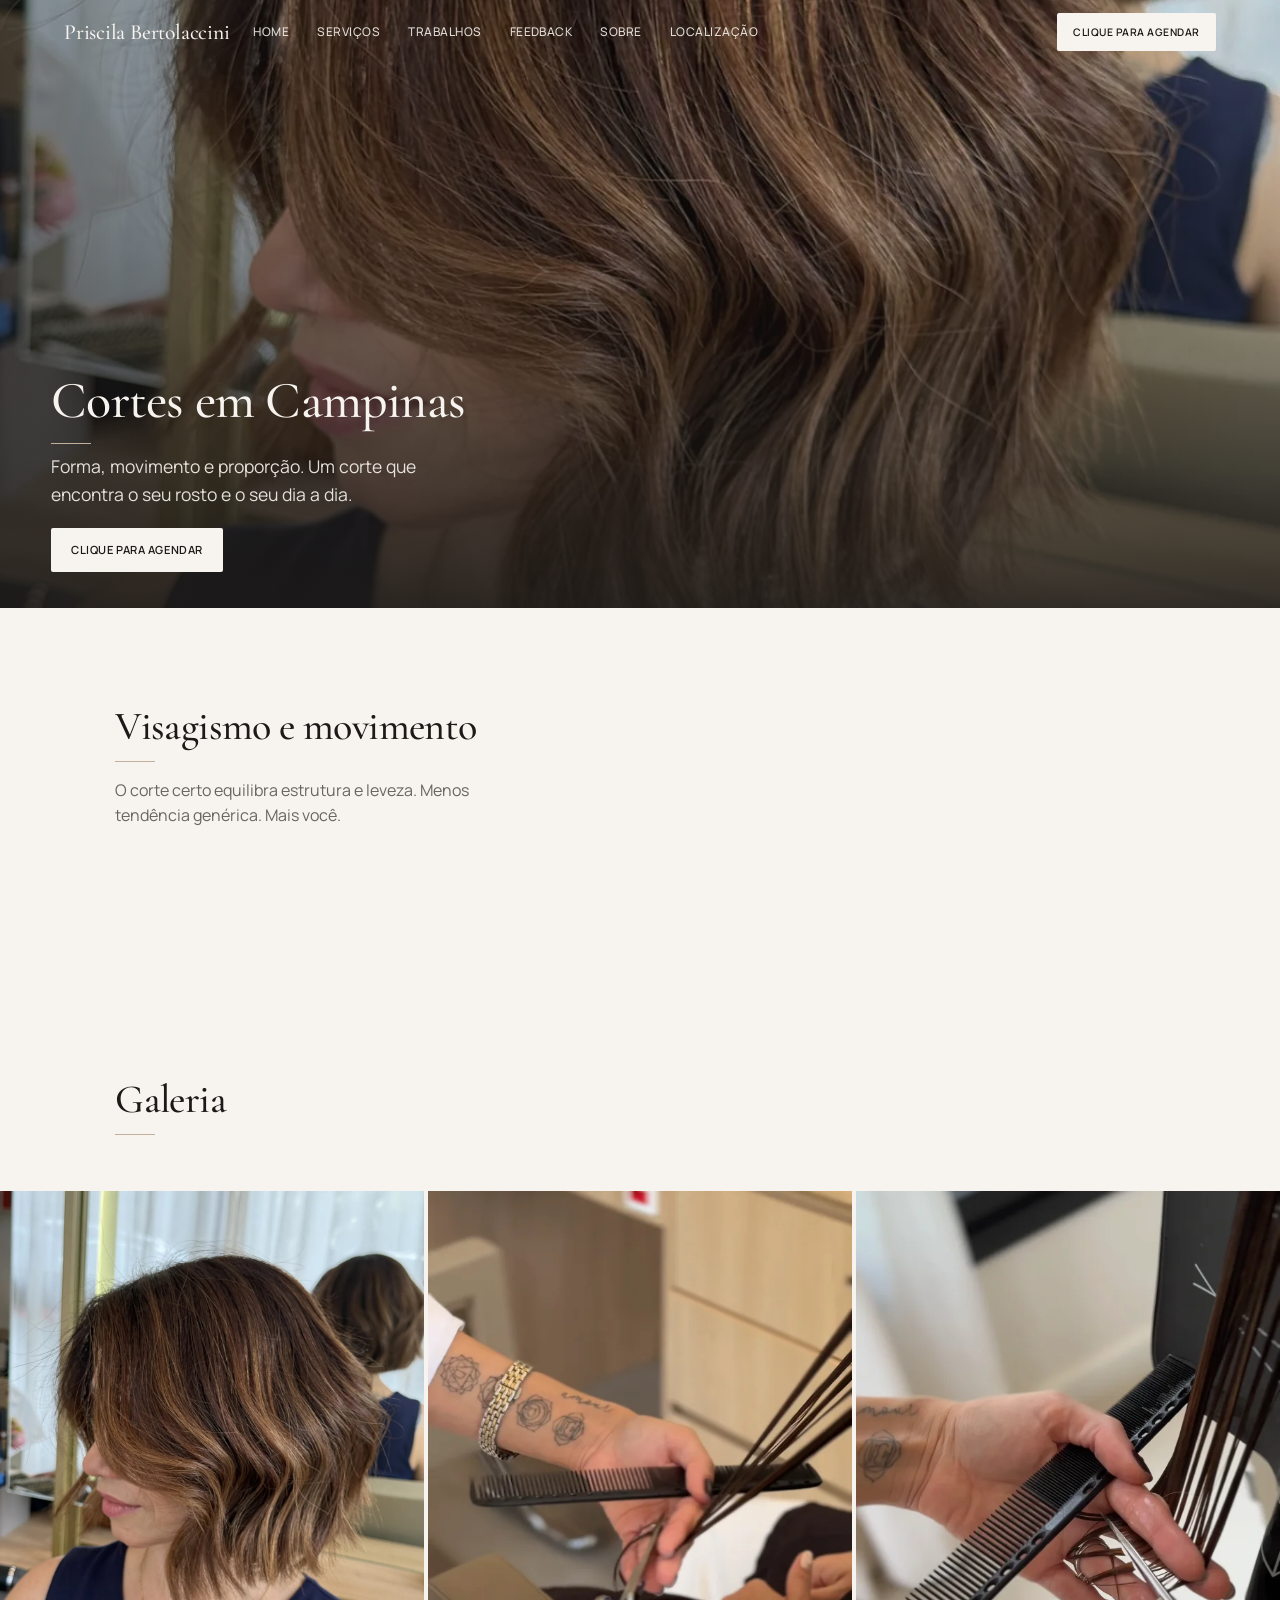
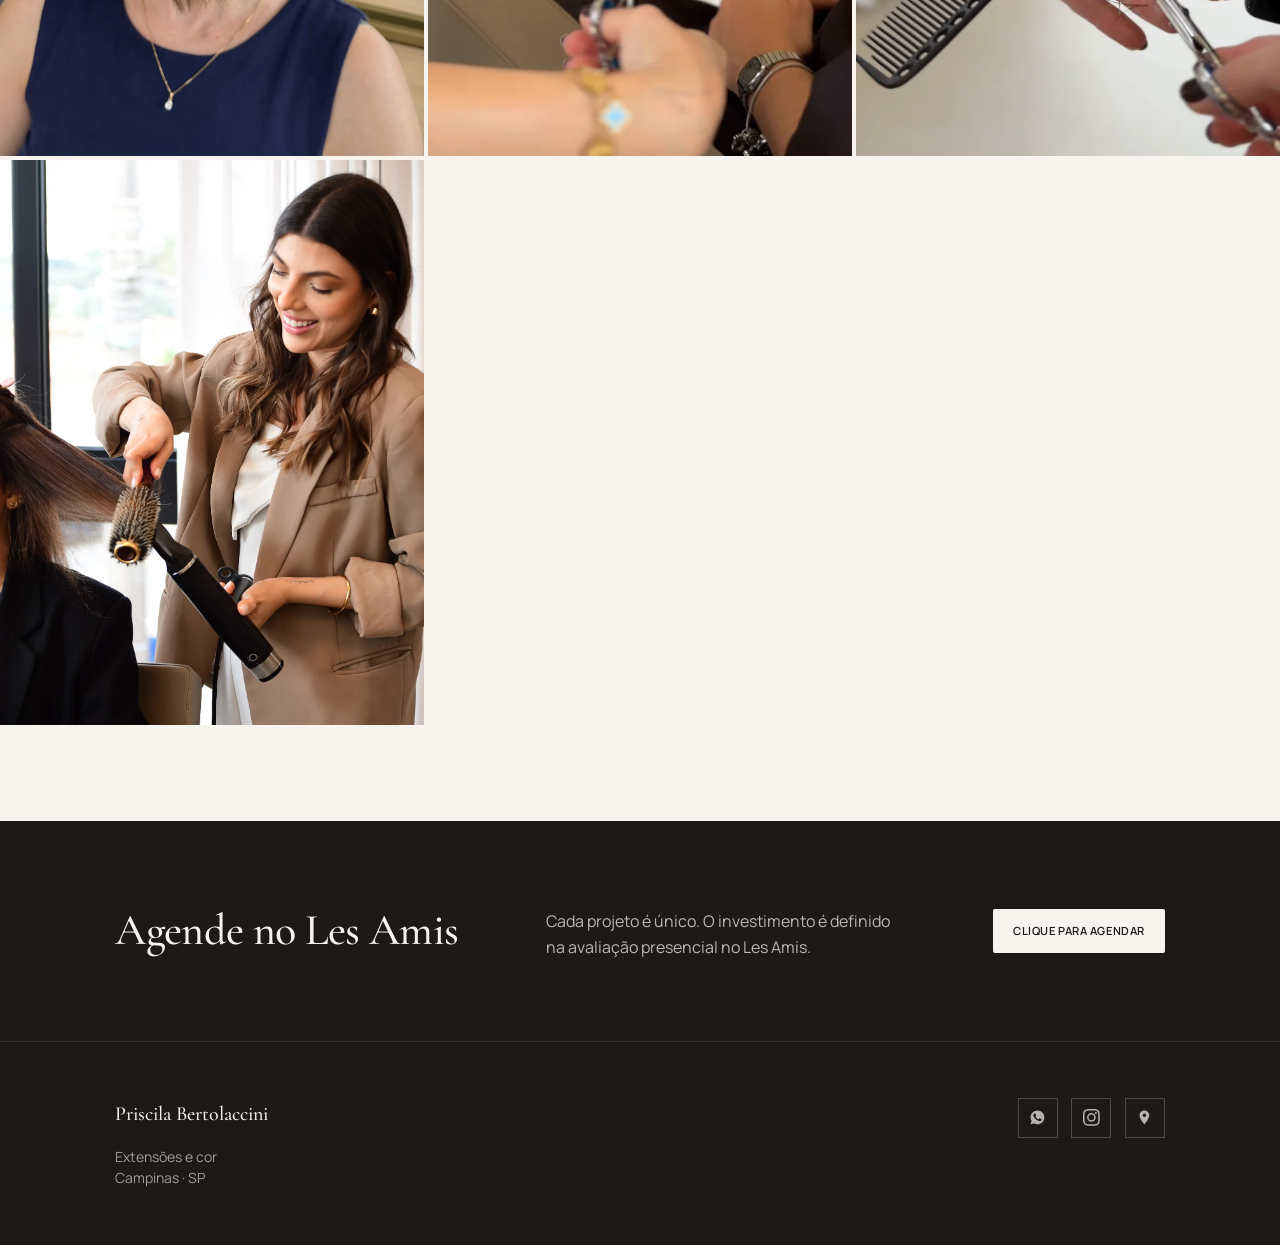
==== commit 4e074184: "Refresh Cortes gallery with new process shots in a 2x2 grid. Co-authored-by: Cursor <cursoragent@cur" ====
--- a/cortes/index.html
+++ b/cortes/index.html
@@ -36,7 +36,7 @@
   <link rel="preconnect" href="https://fonts.googleapis.com" />
   <link rel="preconnect" href="https://fonts.gstatic.com" crossorigin />
   <link href="https://fonts.googleapis.com/css2?family=Cormorant+Garamond:ital,wght@0,400;0,500;0,600;1,400&amp;family=Manrope:wght@400;500;600&amp;display=swap" rel="stylesheet" />
-  <link rel="stylesheet" href="../assets/css/site.css?v=1790081634" />
+  <link rel="stylesheet" href="../assets/css/site.css?v=1790085068" />
   
 </head>
 <body>
@@ -108,9 +108,10 @@
     </section>
     <section class="section section--flush">
       <div class="container"><div class="section-intro reveal"><h2>Galeria</h2><span class="brand-rule" aria-hidden="true"></span></div></div>
-      <div class="gallery">
+      <div class="gallery gallery--feed">
         <div class="gallery__item reveal"><img src="../assets/img/corte-bob.webp" alt="Corte bob com ondas" loading="lazy" /></div>
-        <div class="gallery__item reveal"><img src="../assets/img/corte-detalhe.webp" alt="Detalhe técnico de corte" loading="lazy" /></div>
+        <div class="gallery__item reveal"><img src="../assets/img/corte-novo-01.webp" alt="Corte em processo no salão" loading="lazy" /></div>
+        <div class="gallery__item reveal"><img src="../assets/img/corte-novo-02.webp" alt="Detalhe técnico de corte" loading="lazy" /></div>
         <div class="gallery__item reveal"><img src="../assets/img/hero-acao.webp" alt="Priscila em atendimento" loading="lazy" /></div>
       </div>
     </section>
@@ -148,6 +149,6 @@
   <div class="sticky-cta" data-sticky-cta>
     <a class="btn btn-primary" href="https://wa.me/5535998171030?text=Ol%C3%A1%20Priscila%2C%20vim%20pelo%20site%20e%20quero%20agendar%20um%20hor%C3%A1rio%20no%20Les%20Amis." data-cta="whatsapp" target="_blank" rel="noopener">Clique para agendar</a>
   </div>
-  <script src="../assets/js/site.js?v=1790081634" defer></script>
+  <script src="../assets/js/site.js?v=1790085068" defer></script>
 </body>
 </html>
--- a/assets/css/site.css
+++ b/assets/css/site.css
@@ -649,6 +649,10 @@
   padding-top: clamp(1.25rem, 3vw, 2rem);
 }
 
+.section--flush-top {
+  padding-top: 0;
+}
+
 .page-hero--text-only {
   min-height: auto;
   padding-block: calc(var(--header-h) + 3rem) 3rem;
@@ -1072,6 +1076,142 @@
   transform: scale(1.03);
 }
 
+.gallery--lightbox .gallery__item {
+  cursor: zoom-in;
+}
+
+.gallery--lightbox .gallery__item img {
+  pointer-events: auto;
+}
+
+/* --------------------------------------------------------------------------
+   Lightbox
+   -------------------------------------------------------------------------- */
+
+body.lightbox-open {
+  overflow: hidden;
+}
+
+.lightbox {
+  position: fixed;
+  inset: 0;
+  z-index: 250;
+  display: grid;
+  place-items: center;
+  padding: max(1rem, env(safe-area-inset-top)) 1rem max(1rem, env(safe-area-inset-bottom));
+}
+
+.lightbox[hidden] {
+  display: none;
+}
+
+.lightbox__backdrop {
+  position: absolute;
+  inset: 0;
+  background: rgba(28, 26, 24, 0.92);
+  border: 0;
+  cursor: zoom-out;
+}
+
+.lightbox__figure {
+  position: relative;
+  z-index: 1;
+  margin: 0;
+  max-width: min(92vw, 56rem);
+  max-height: calc(100vh - 5.5rem);
+  display: flex;
+  flex-direction: column;
+  align-items: center;
+  gap: 0.75rem;
+}
+
+.lightbox__img {
+  max-width: 100%;
+  max-height: calc(100vh - 7rem);
+  width: auto;
+  height: auto;
+  object-fit: contain;
+  box-shadow: 0 12px 40px rgba(0, 0, 0, 0.35);
+}
+
+.lightbox__close {
+  position: absolute;
+  top: max(0.85rem, env(safe-area-inset-top));
+  right: max(0.85rem, env(safe-area-inset-right));
+  z-index: 2;
+  width: 2.75rem;
+  height: 2.75rem;
+  display: grid;
+  place-items: center;
+  color: var(--color-text-on-dark);
+  background: transparent;
+}
+
+.lightbox__close span {
+  position: absolute;
+  width: 1.15rem;
+  height: 1.5px;
+  background: currentColor;
+}
+
+.lightbox__close span:first-child {
+  transform: rotate(45deg);
+}
+
+.lightbox__close span:last-child {
+  transform: rotate(-45deg);
+}
+
+.lightbox__nav {
+  position: absolute;
+  top: 50%;
+  z-index: 2;
+  transform: translateY(-50%);
+  width: 2.75rem;
+  height: 2.75rem;
+  display: grid;
+  place-items: center;
+  color: var(--color-text-on-dark);
+  font-size: 1.35rem;
+  line-height: 1;
+  background: rgba(247, 243, 238, 0.08);
+  border: 1px solid rgba(247, 243, 238, 0.18);
+  transition: background var(--dur-1) var(--ease-out);
+}
+
+.lightbox__nav:hover {
+  background: rgba(247, 243, 238, 0.16);
+}
+
+.lightbox__nav--prev {
+  left: max(0.5rem, env(safe-area-inset-left));
+}
+
+.lightbox__nav--next {
+  right: max(0.5rem, env(safe-area-inset-right));
+}
+
+.lightbox__nav[hidden] {
+  display: none;
+}
+
+@media (max-width: 720px) {
+  .lightbox__nav {
+    top: auto;
+    bottom: max(1rem, env(safe-area-inset-bottom));
+    transform: none;
+  }
+
+  .lightbox__figure {
+    max-height: calc(100vh - 7.5rem);
+    margin-bottom: 3.25rem;
+  }
+
+  .lightbox__img {
+    max-height: calc(100vh - 9rem);
+  }
+}
+
 @media (min-width: 900px) {
   .gallery--feed {
     grid-template-columns: repeat(3, 1fr);
@@ -1189,7 +1329,7 @@
   max-width: 36rem;
   margin-inline: auto;
   text-align: center;
-  margin-bottom: clamp(2.5rem, 6vw, 4rem);
+  margin-bottom: clamp(2rem, 5vw, 3rem);
 }
 
 .feedback-intro__lead {
@@ -1205,6 +1345,41 @@
 
 .feedback-intro .brand-rule {
   margin-inline: auto;
+}
+
+.gallery--feedback {
+  width: 100%;
+  max-width: 22rem;
+  margin: 0 auto;
+  padding: 0 var(--page-pad);
+  display: grid;
+  grid-template-columns: 1fr;
+  gap: 1.25rem;
+}
+
+.gallery--feedback .gallery__item {
+  aspect-ratio: auto;
+  overflow: hidden;
+  background: var(--color-bg-elevated);
+}
+
+.gallery--feedback .gallery__item img {
+  width: 100%;
+  height: auto;
+  object-fit: contain;
+  display: block;
+}
+
+.gallery--feedback .gallery__item:hover img {
+  transform: none;
+}
+
+@media (min-width: 720px) {
+  .gallery--feedback {
+    max-width: 46rem;
+    grid-template-columns: repeat(2, 1fr);
+    gap: 1.5rem;
+  }
 }
 
 .quotes {
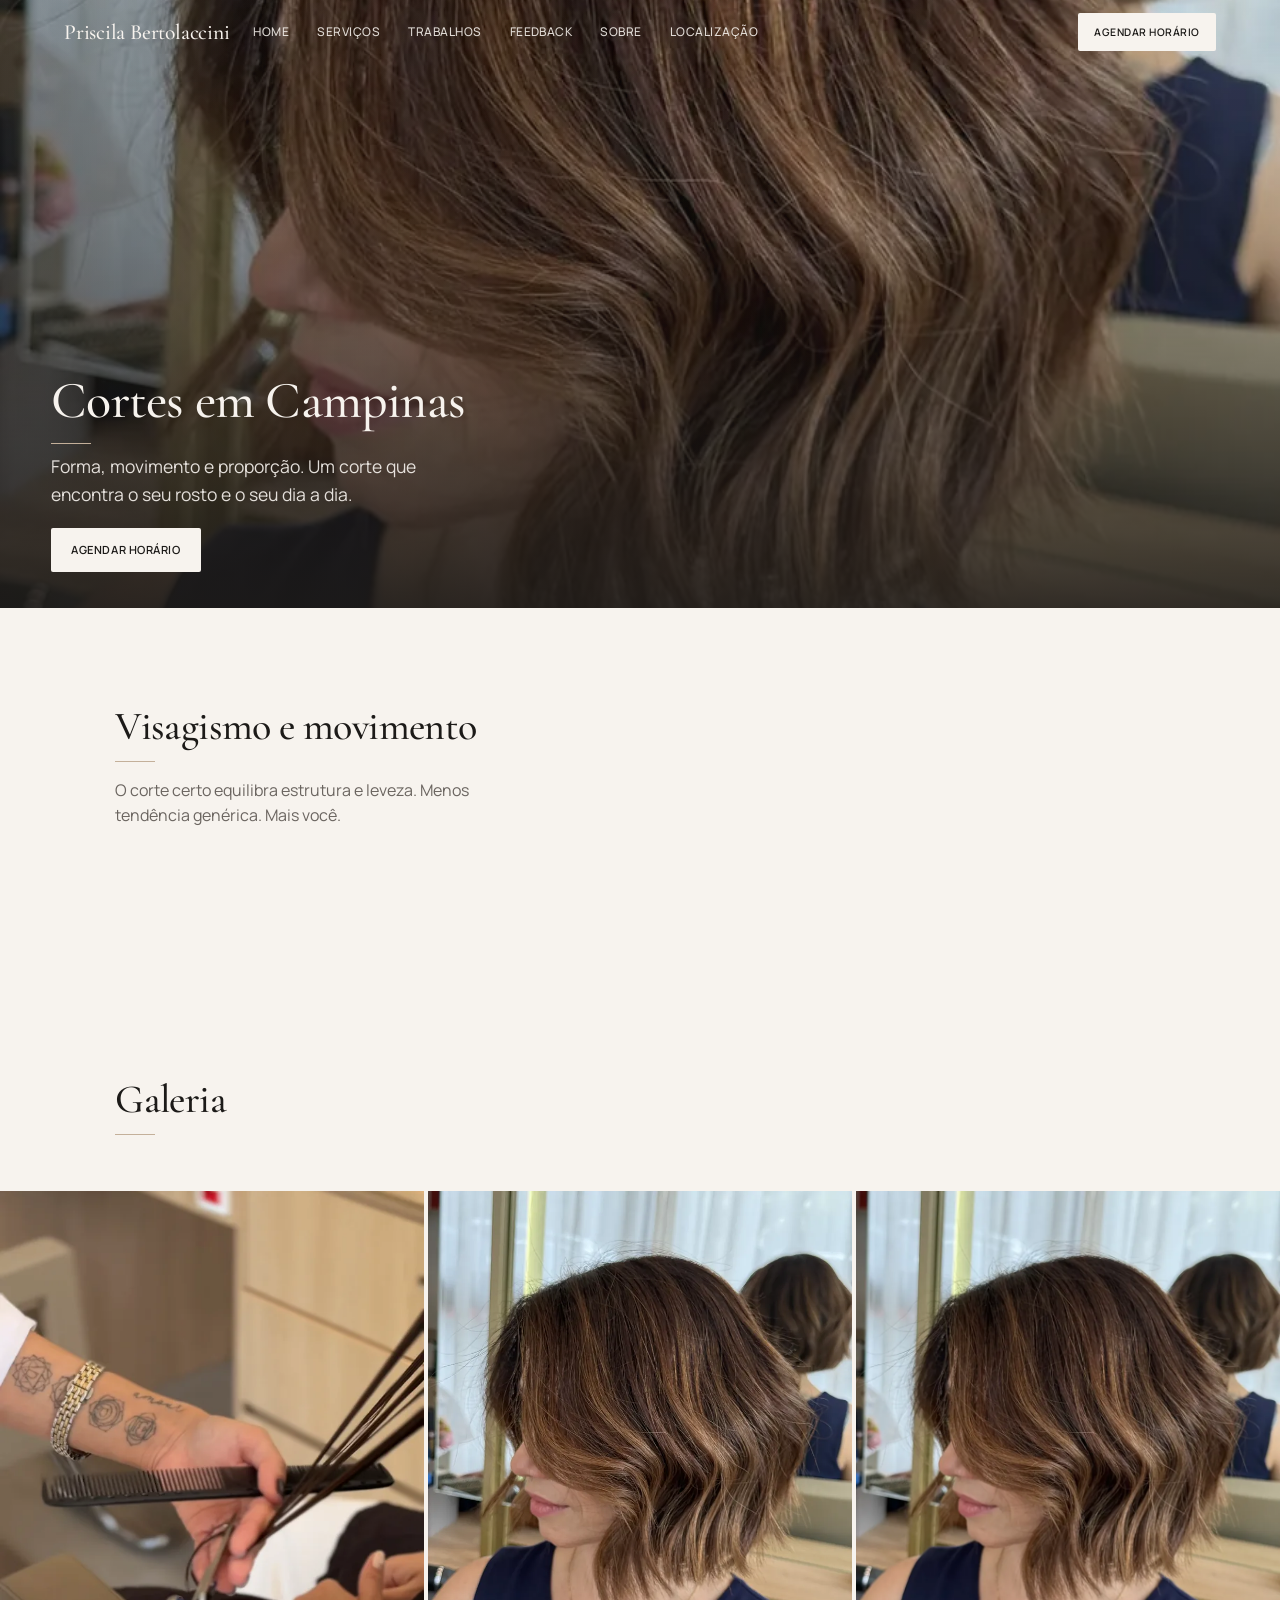
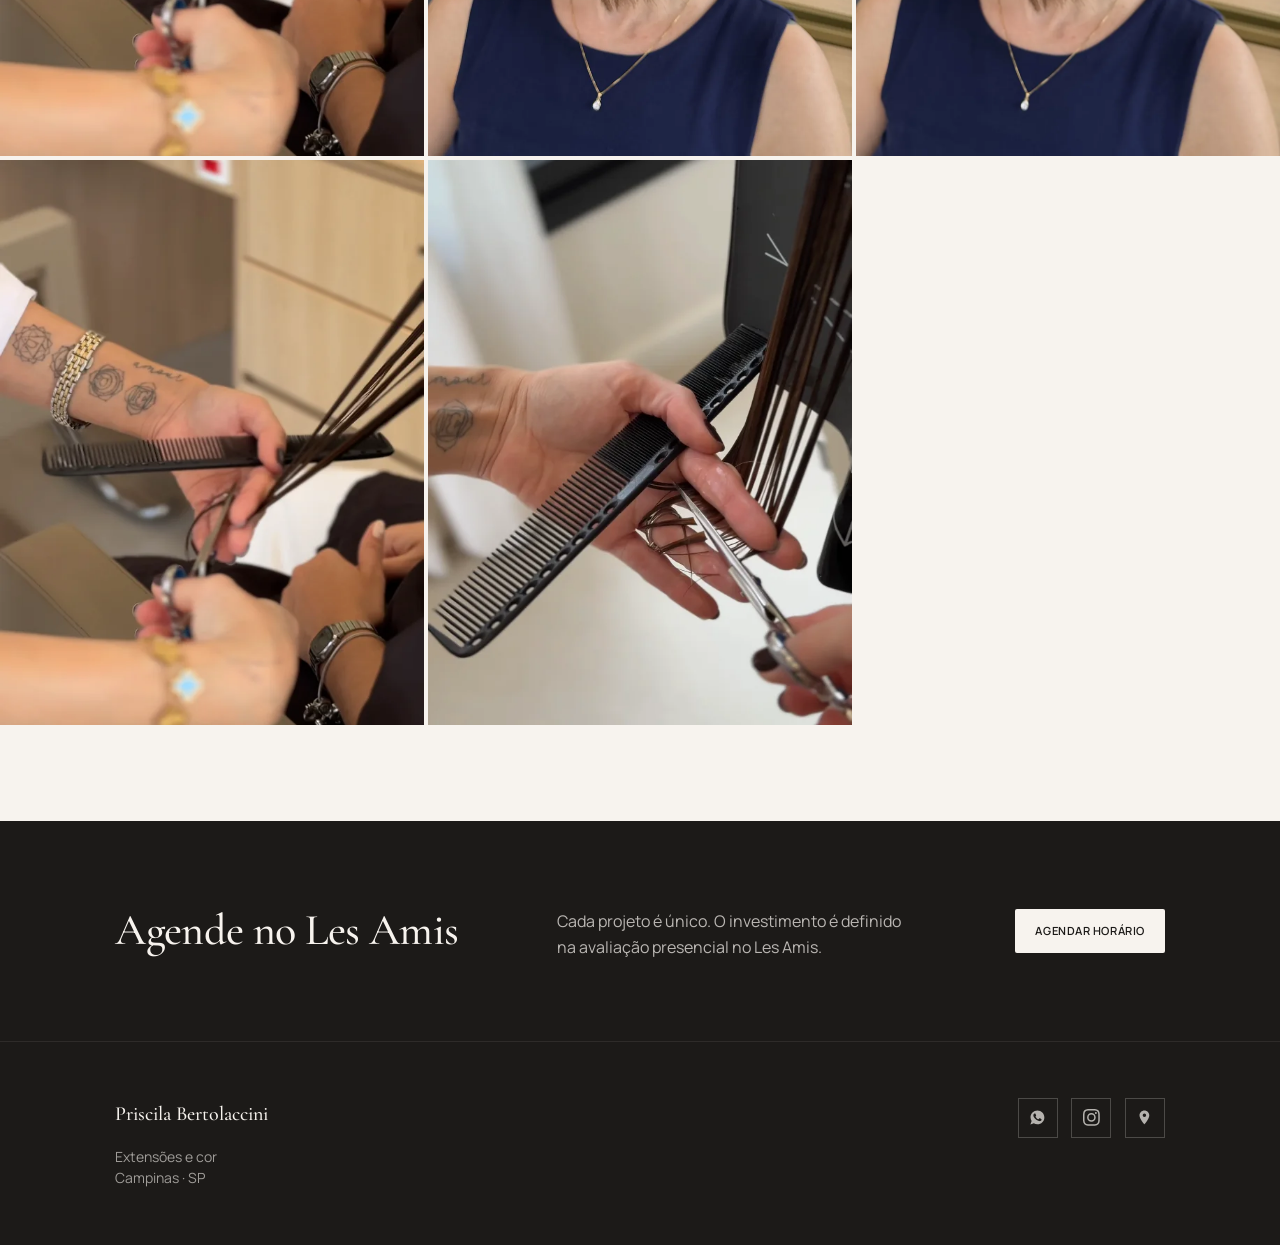
==== commit 660522bf: "Reapply silent upgrades on backup visual: CTA, videos, schema. Restore point kept; Home/landing look" ====
--- a/cortes/index.html
+++ b/cortes/index.html
@@ -36,8 +36,15 @@
   <link rel="preconnect" href="https://fonts.googleapis.com" />
   <link rel="preconnect" href="https://fonts.gstatic.com" crossorigin />
   <link href="https://fonts.googleapis.com/css2?family=Cormorant+Garamond:ital,wght@0,400;0,500;0,600;1,400&amp;family=Manrope:wght@400;500;600&amp;display=swap" rel="stylesheet" />
-  <link rel="stylesheet" href="../assets/css/site.css?v=1790085068" />
+  <link rel="stylesheet" href="../assets/css/site.css?v=1770000200" />
   
+  <script type="application/ld+json">
+  {"@context":"https://schema.org","@type":"FAQPage","mainEntity":[
+    {"@type":"Question","name":"O corte remove muito comprimento?","acceptedAnswer":{"@type":"Answer","text":"Depende do projeto. Há opções de construção de forma e também de cuidado pontual nas pontas, preservando comprimento quando for o caso."}},
+    {"@type":"Question","name":"Serve para qualquer textura?","acceptedAnswer":{"@type":"Answer","text":"Sim. O corte é pensado para a sua textura, rotina e proporção do rosto, não para uma tendência genérica."}},
+    {"@type":"Question","name":"Como agendar?","acceptedAnswer":{"@type":"Answer","text":"Pelo WhatsApp. Horário marcado no Les Amis Nova Campinas."}}
+  ]}
+  </script>
 </head>
 <body>
   <header class="site-header" data-site-header>
@@ -52,7 +59,7 @@
         <a href="../salao-contato/">Localização</a>
       </nav>
       <div class="site-header__actions">
-        <a class="btn btn-primary site-header__cta" href="https://wa.me/5535998171030?text=Ol%C3%A1%20Priscila%2C%20vim%20pelo%20site%20e%20quero%20agendar%20um%20hor%C3%A1rio%20no%20Les%20Amis." data-cta="whatsapp" target="_blank" rel="noopener">Clique para agendar</a>
+        <a class="btn btn-primary site-header__cta" href="https://wa.me/5535998171030?text=Ol%C3%A1%20Priscila%2C%20vim%20pelo%20site%20e%20quero%20agendar%20um%20hor%C3%A1rio%20no%20Les%20Amis." data-cta="whatsapp" target="_blank" rel="noopener">Agendar horário</a>
         <button type="button" class="site-header__toggle" data-nav-toggle aria-expanded="false" aria-controls="nav-drawer" aria-label="Abrir menu">
           <span></span><span></span>
         </button>
@@ -76,7 +83,7 @@
       <a href="../salao-contato/" data-nav-overlay>Localização</a>
       </nav>
       <div class="nav-drawer__cta">
-        <a class="btn btn-primary" href="https://wa.me/5535998171030?text=Ol%C3%A1%20Priscila%2C%20vim%20pelo%20site%20e%20quero%20agendar%20um%20hor%C3%A1rio%20no%20Les%20Amis." data-cta="whatsapp" target="_blank" rel="noopener">Clique para agendar</a>
+        <a class="btn btn-primary" href="https://wa.me/5535998171030?text=Ol%C3%A1%20Priscila%2C%20vim%20pelo%20site%20e%20quero%20agendar%20um%20hor%C3%A1rio%20no%20Les%20Amis." data-cta="whatsapp" target="_blank" rel="noopener">Agendar horário</a>
       </div>
     </div>
   </div>
@@ -92,7 +99,7 @@
         <h1>Cortes em Campinas<span class="brand-rule" aria-hidden="true"></span></h1>
         <p class="lede">Forma, movimento e proporção. Um corte que encontra o seu rosto e o seu dia a dia.</p>
         <div class="ctas">
-          <a class="btn btn-primary" href="https://wa.me/5535998171030?text=Ol%C3%A1%20Priscila%2C%20vim%20pelo%20site%20e%20quero%20agendar%20um%20hor%C3%A1rio%20de%20corte%20no%20Les%20Amis." data-cta="whatsapp" data-service="cortes" target="_blank" rel="noopener">Clique para agendar</a>
+          <a class="btn btn-primary" href="https://wa.me/5535998171030?text=Ol%C3%A1%20Priscila%2C%20vim%20pelo%20site%20e%20quero%20agendar%20um%20hor%C3%A1rio%20de%20corte%20no%20Les%20Amis." data-cta="whatsapp" data-service="cortes" target="_blank" rel="noopener">Agendar horário</a>
         </div>
       </div>
     </section>
@@ -109,10 +116,22 @@
     <section class="section section--flush">
       <div class="container"><div class="section-intro reveal"><h2>Galeria</h2><span class="brand-rule" aria-hidden="true"></span></div></div>
       <div class="gallery gallery--feed">
+        <div class="gallery__item reveal">
+          <video
+            src="../assets/video/corte-processo.mp4"
+            poster="../assets/img/corte-novo-01.webp"
+            muted
+            playsinline
+            loop
+            autoplay
+            preload="metadata"
+            aria-label="Processo de corte no salão"
+          ></video>
+        </div>
+        <div class="gallery__item reveal"><img src="../assets/img/resultado-bob-ondas-castanho.webp" alt="Corte bob com ondas" loading="lazy" width="810" height="1080" /></div>
         <div class="gallery__item reveal"><img src="../assets/img/corte-bob.webp" alt="Corte bob com ondas" loading="lazy" /></div>
         <div class="gallery__item reveal"><img src="../assets/img/corte-novo-01.webp" alt="Corte em processo no salão" loading="lazy" /></div>
         <div class="gallery__item reveal"><img src="../assets/img/corte-novo-02.webp" alt="Detalhe técnico de corte" loading="lazy" /></div>
-        <div class="gallery__item reveal"><img src="../assets/img/hero-acao.webp" alt="Priscila em atendimento" loading="lazy" /></div>
       </div>
     </section>
 
@@ -120,7 +139,7 @@
       <div class="container cta-band__inner reveal">
         <h2>Agende no Les Amis</h2>
         <p>Cada projeto é único. O investimento é definido na avaliação presencial no Les Amis.</p>
-        <a class="btn btn-primary" href="https://wa.me/5535998171030?text=Ol%C3%A1%20Priscila%2C%20vim%20pelo%20site%20e%20quero%20agendar%20um%20hor%C3%A1rio%20de%20corte%20no%20Les%20Amis." data-cta="whatsapp" data-service="cortes" target="_blank" rel="noopener">Clique para agendar</a>
+        <a class="btn btn-primary" href="https://wa.me/5535998171030?text=Ol%C3%A1%20Priscila%2C%20vim%20pelo%20site%20e%20quero%20agendar%20um%20hor%C3%A1rio%20de%20corte%20no%20Les%20Amis." data-cta="whatsapp" data-service="cortes" target="_blank" rel="noopener">Agendar horário</a>
       </div>
     </section>
 
@@ -147,8 +166,8 @@
   </footer>
 
   <div class="sticky-cta" data-sticky-cta>
-    <a class="btn btn-primary" href="https://wa.me/5535998171030?text=Ol%C3%A1%20Priscila%2C%20vim%20pelo%20site%20e%20quero%20agendar%20um%20hor%C3%A1rio%20no%20Les%20Amis." data-cta="whatsapp" target="_blank" rel="noopener">Clique para agendar</a>
+    <a class="btn btn-primary" href="https://wa.me/5535998171030?text=Ol%C3%A1%20Priscila%2C%20vim%20pelo%20site%20e%20quero%20agendar%20um%20hor%C3%A1rio%20no%20Les%20Amis." data-cta="whatsapp" target="_blank" rel="noopener">Agendar horário</a>
   </div>
-  <script src="../assets/js/site.js?v=1790085068" defer></script>
+  <script src="../assets/js/site.js?v=1770000200" defer></script>
 </body>
 </html>
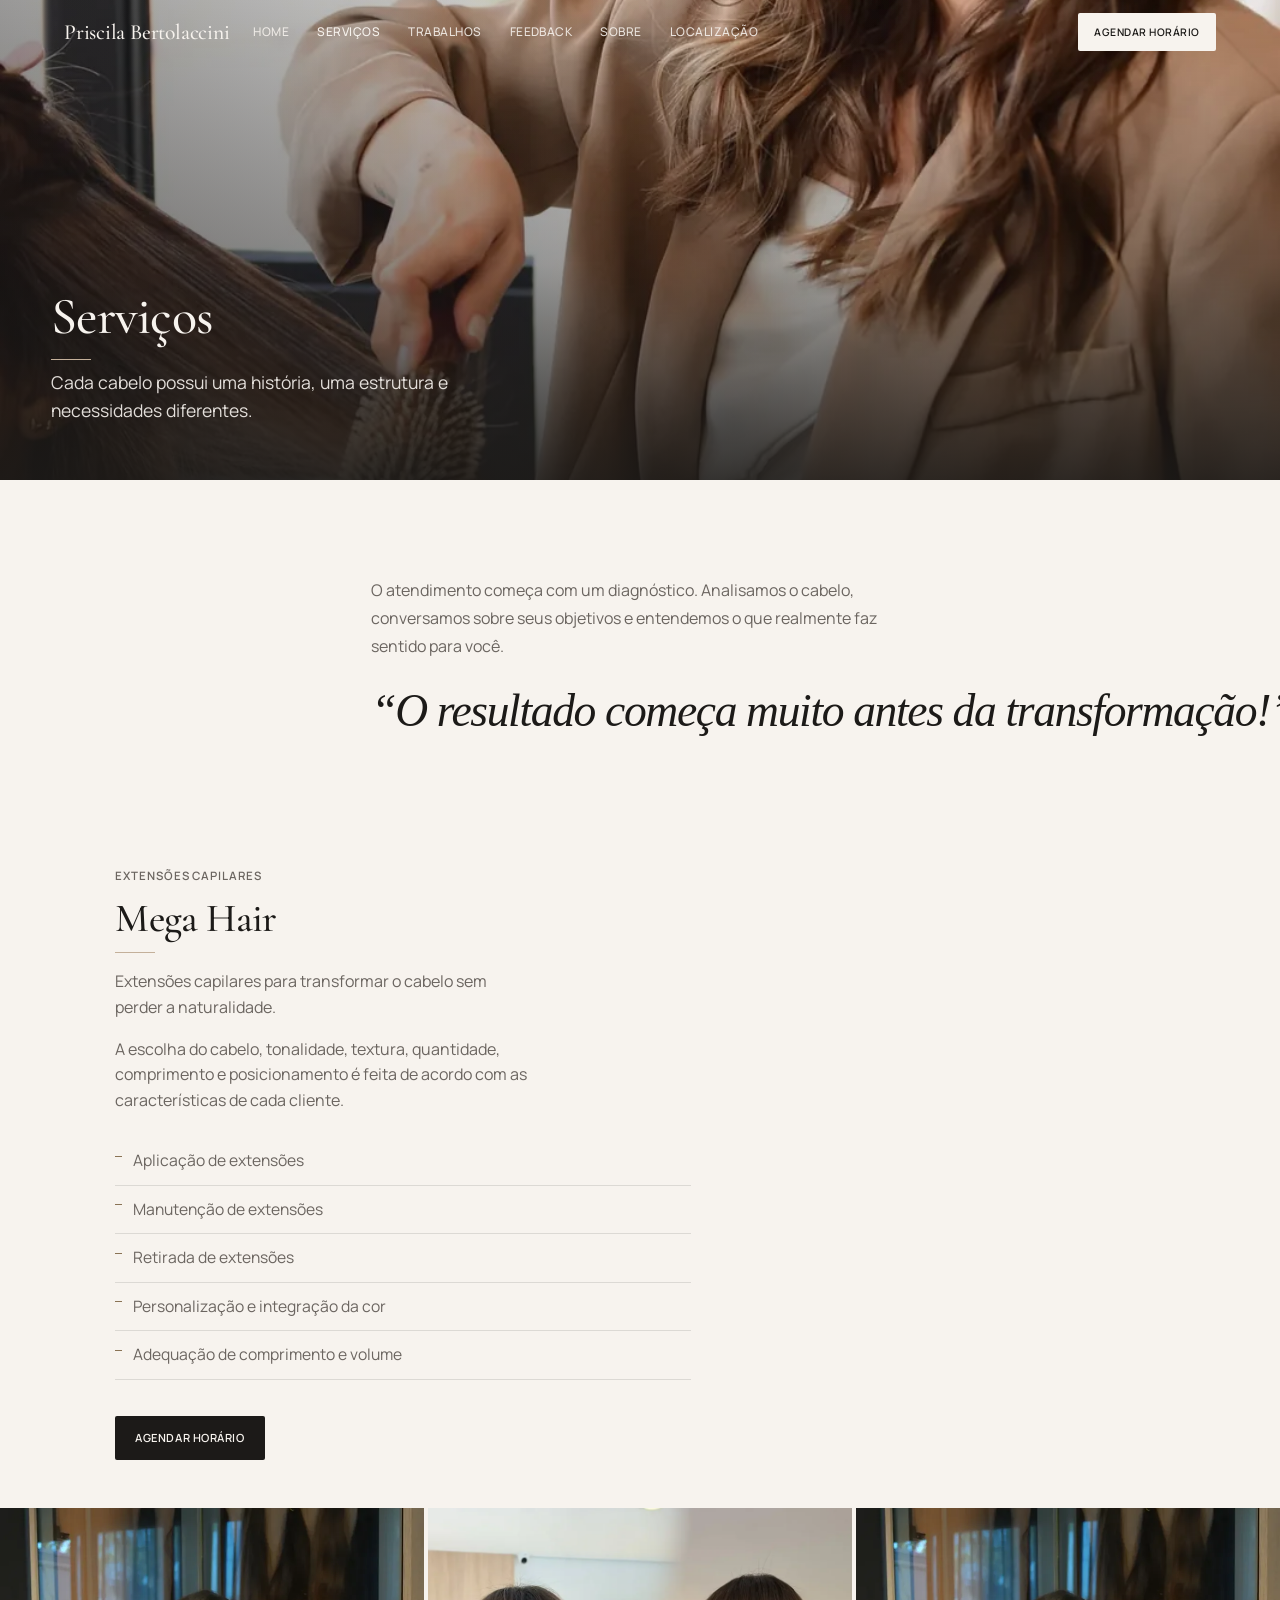
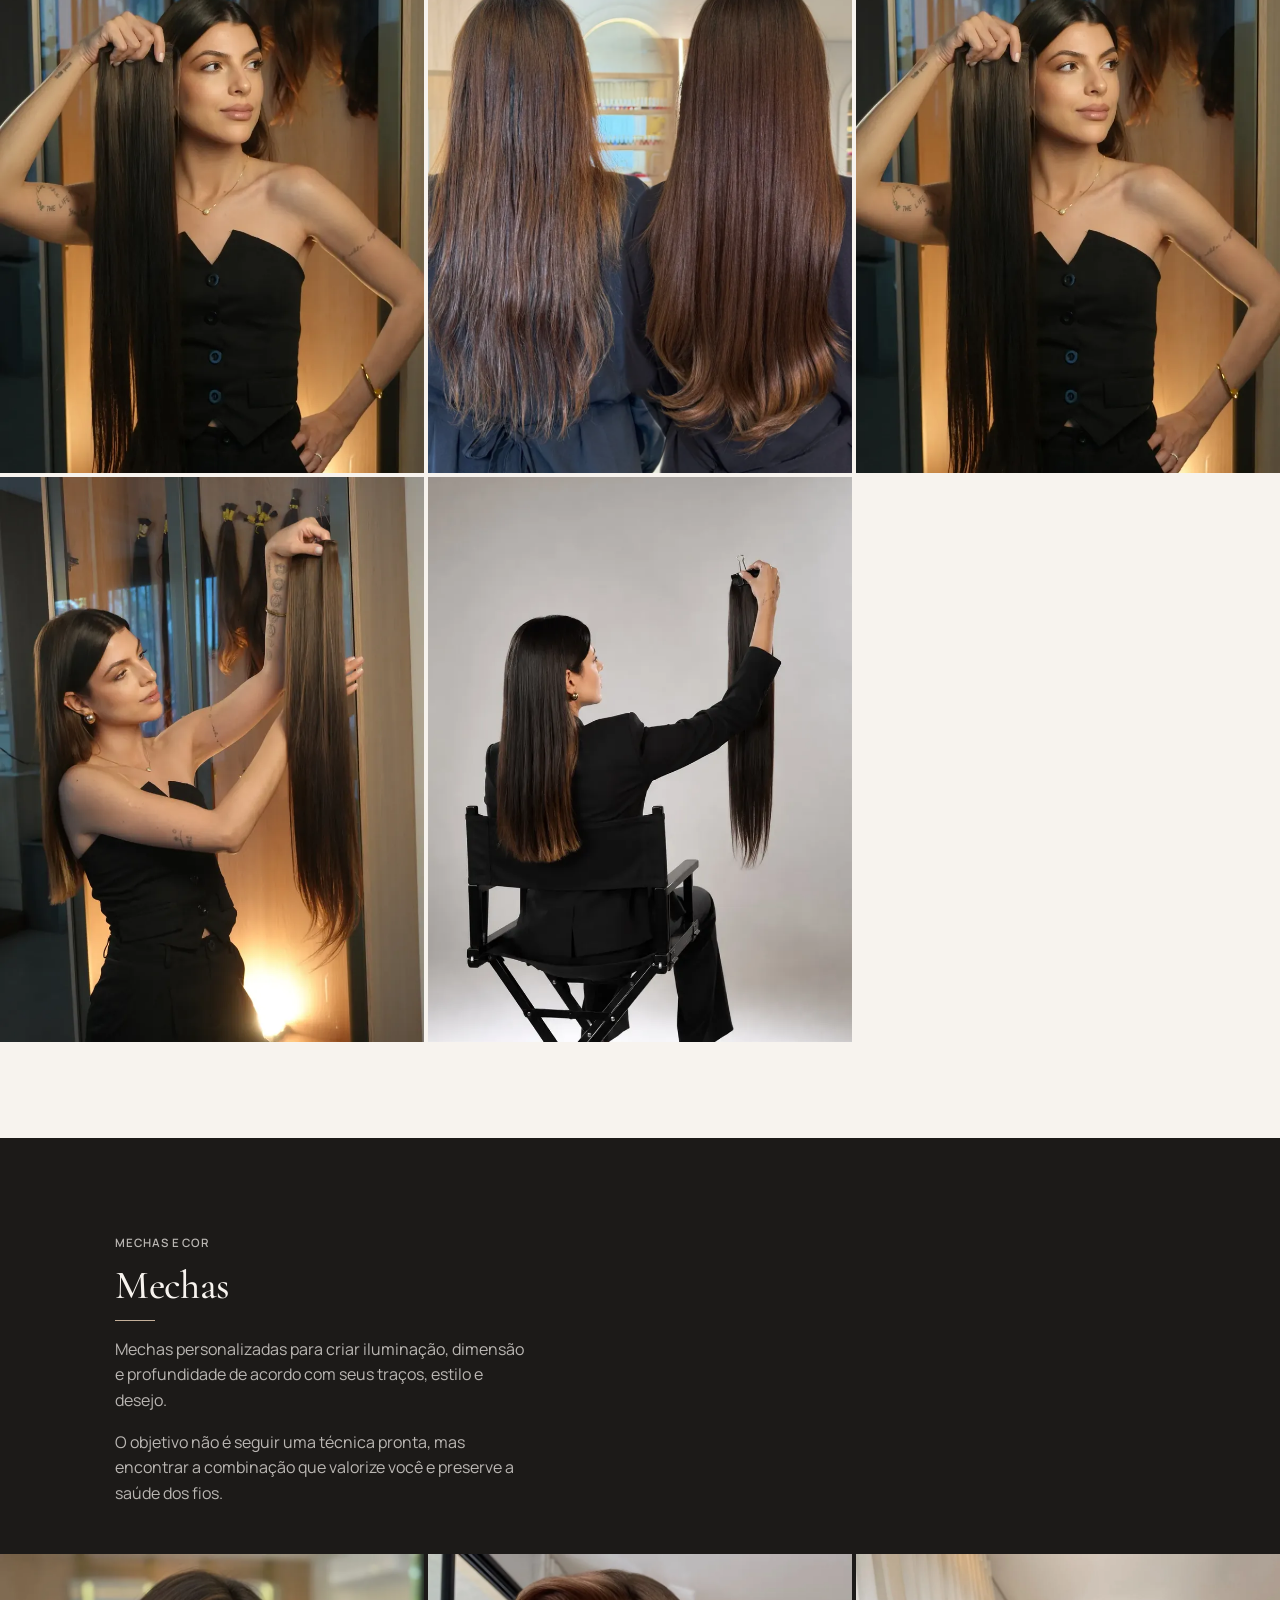
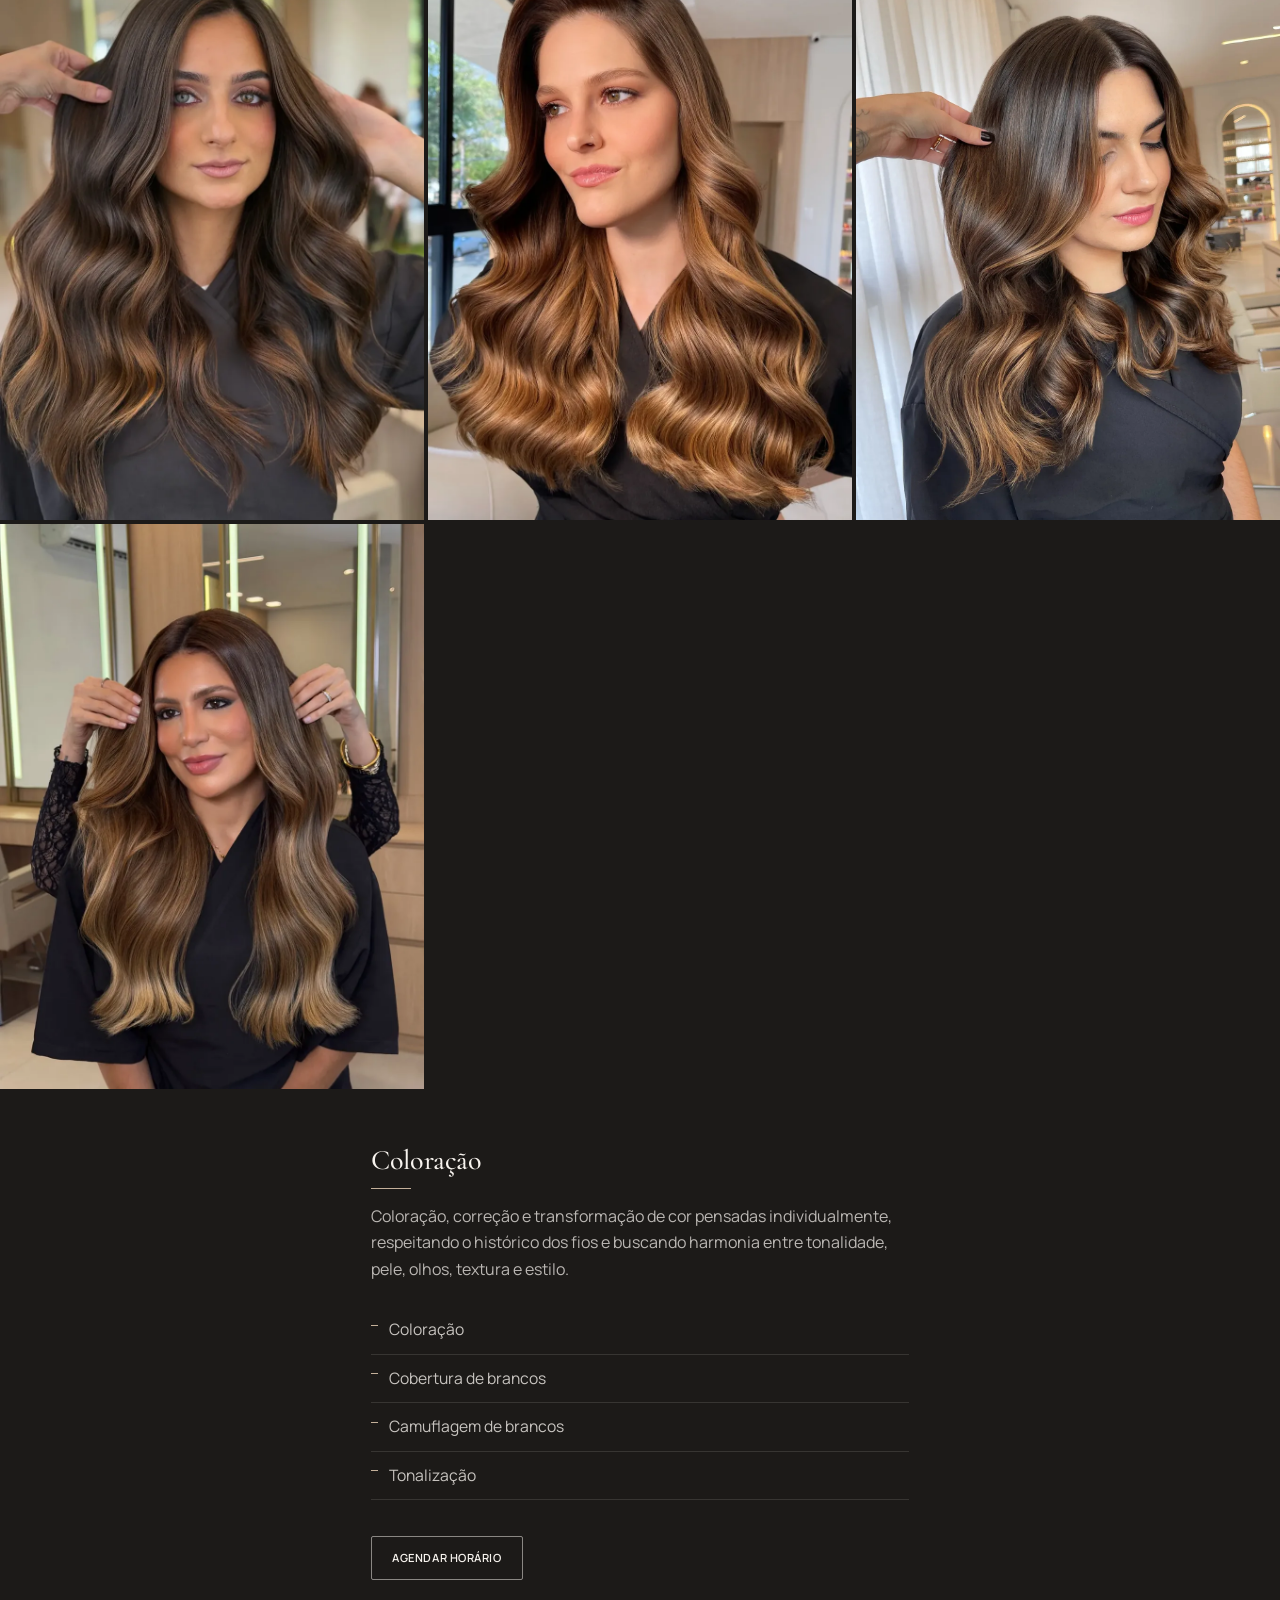
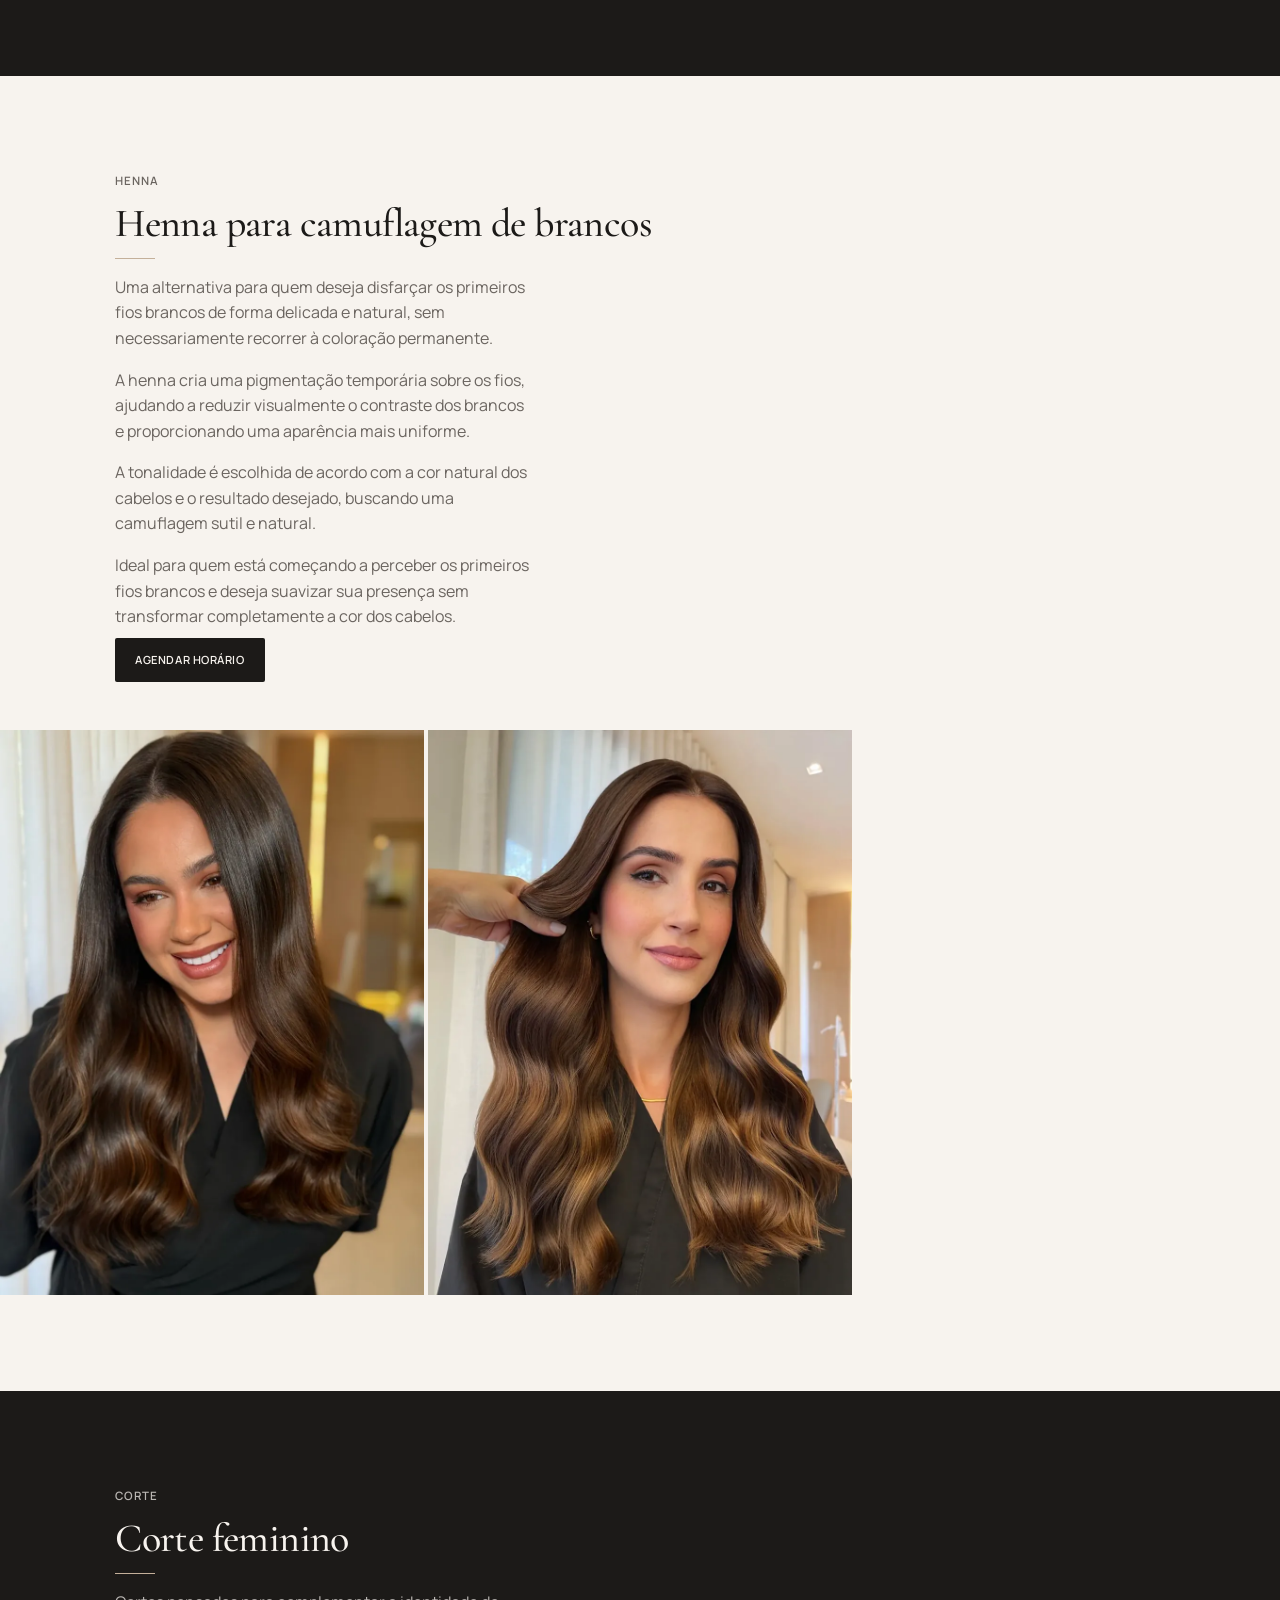
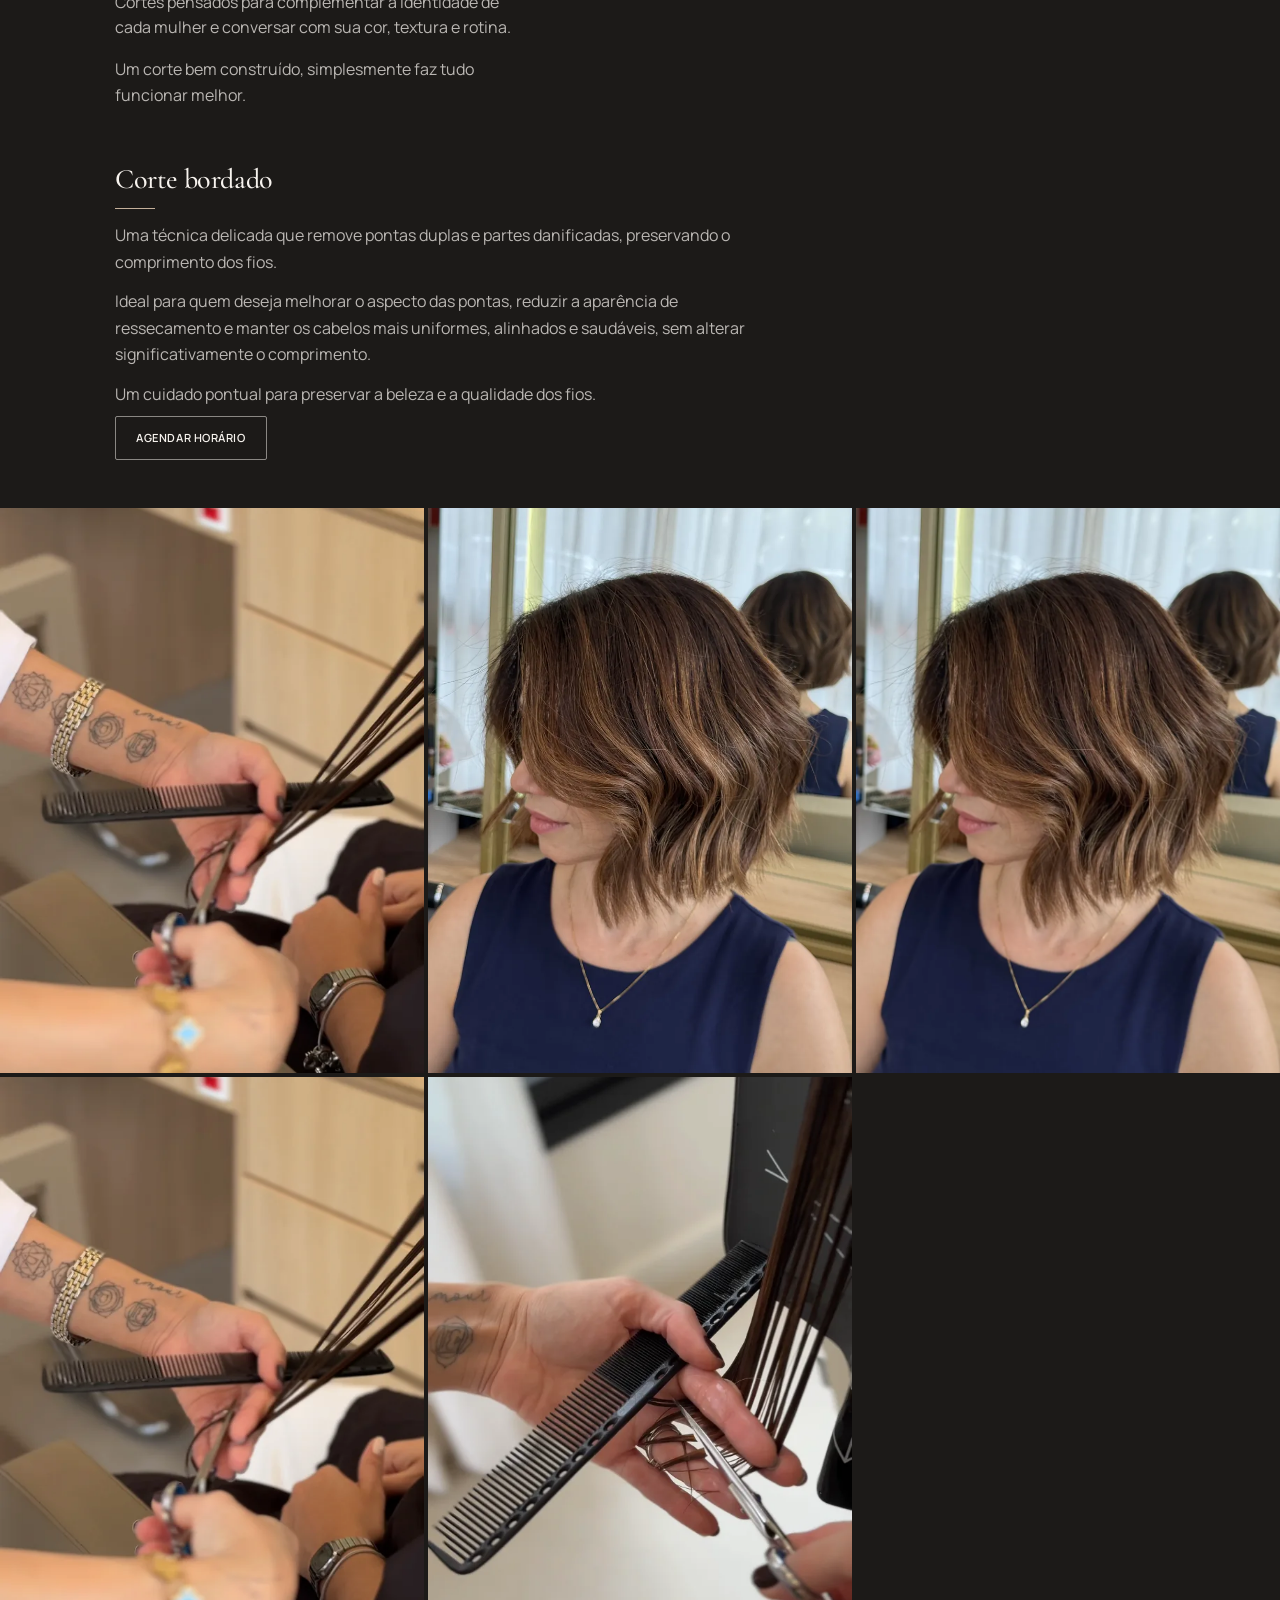
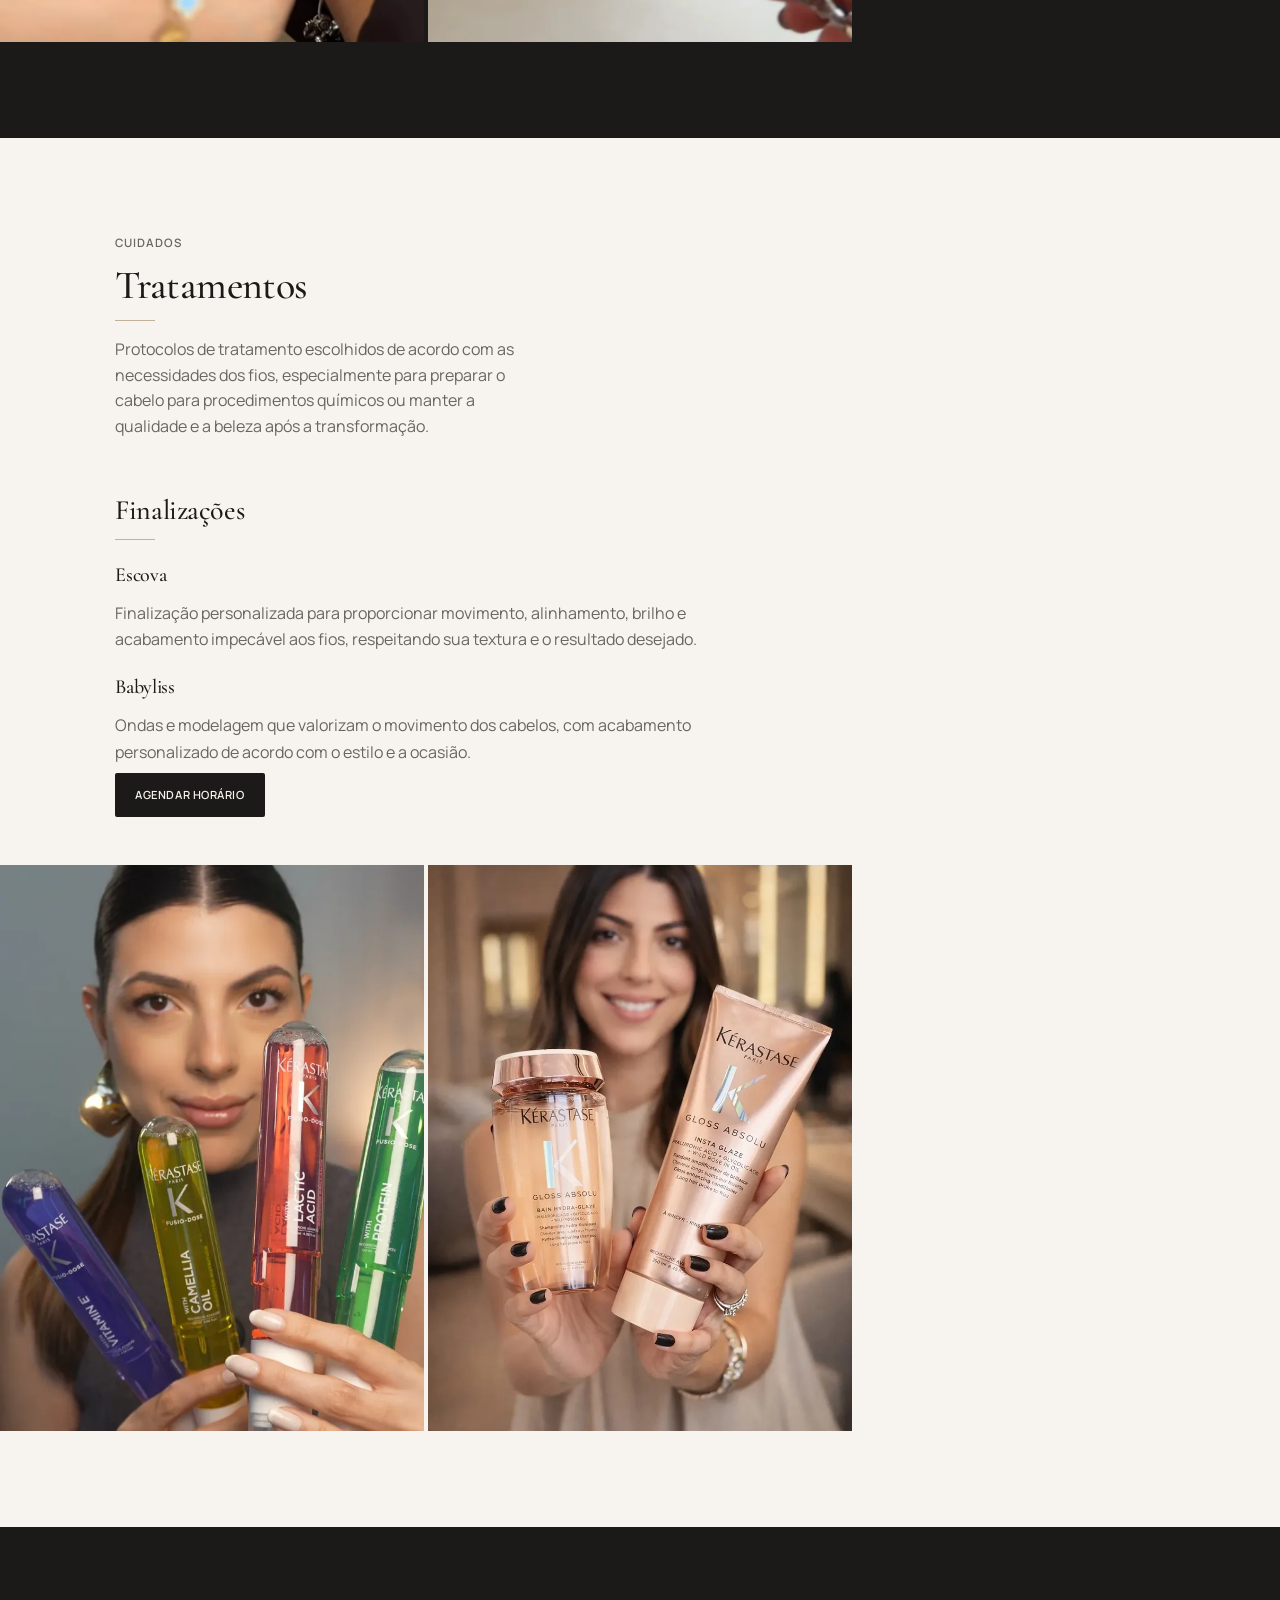
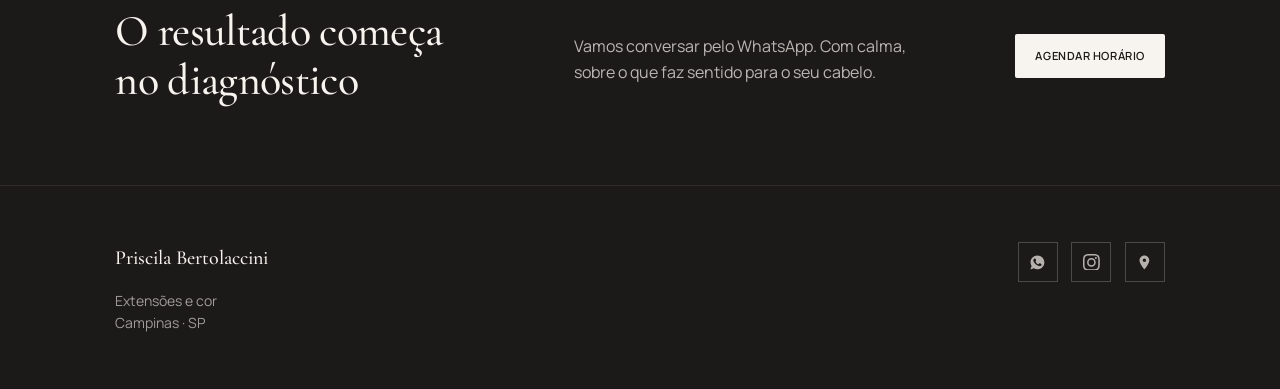
==== commit 9b2f300a: "Retire orphan service landings; host process videos on Serviços. Mega and Cortes clips now sit in th" ====
--- a/cortes/index.html
+++ b/cortes/index.html
@@ -2,172 +2,13 @@
 <html lang="pt-BR">
 <head>
   <meta charset="UTF-8" />
-  <meta name="viewport" content="width=device-width, initial-scale=1.0" />
-  <meta name="google-site-verification" content="aFSwoDDn1SDVIHru1ryCBOdbux5xeucaDiKM4DLMMjE" />
-  <script async src="https://www.googletagmanager.com/gtag/js?id=G-Q21BVTZ1GJ"></script>
-  <script>
-    window.dataLayer = window.dataLayer || [];
-    function gtag(){dataLayer.push(arguments);}
-    gtag('js', new Date());
-    gtag('config', 'G-Q21BVTZ1GJ');
-  </script>
-  <script>
-    !function(f,b,e,v,n,t,s){if(f.fbq)return;n=f.fbq=function(){n.callMethod?
-    n.callMethod.apply(n,arguments):n.queue.push(arguments)};if(!f._fbq)f._fbq=n;
-    n.push=n;n.loaded=!0;n.version='2.0';n.queue=[];t=b.createElement(e);t.async=!0;
-    t.src=v;s=b.getElementsByTagName(e)[0];s.parentNode.insertBefore(t,s)}(window,document,'script',
-    'https://connect.facebook.net/en_US/fbevents.js');
-    fbq('init','1248965447324084');fbq('track','PageView');
-  </script>
-  <noscript><img height="1" width="1" style="display:none" src="https://www.facebook.com/tr?id=1248965447324084&amp;ev=PageView&amp;noscript=1" alt="" /></noscript>
-  <title>Cortes em Campinas | Priscila Bertolaccini</title>
-  <meta name="description" content="Cortes com visagismo e movimento no Les Amis Nova Campinas. Agende seu horário." />
-  <link rel="canonical" href="https://pribertolaccini.com.br/cortes/" />
-  <meta name="theme-color" content="#F7F3EE" />
-  <link rel="icon" type="image/webp" href="../assets/favicon.webp" />
-  <meta property="og:type" content="website" />
-  <meta property="og:url" content="https://pribertolaccini.com.br/cortes/" />
-  <meta property="og:title" content="Cortes em Campinas | Priscila Bertolaccini" />
-  <meta property="og:description" content="Cortes com visagismo e movimento no Les Amis Nova Campinas. Agende seu horário." />
-  <meta property="og:image" content="https://pribertolaccini.com.br/assets/img/corte-bob.webp" />
-  <meta name="twitter:card" content="summary_large_image" />
-  <meta name="twitter:title" content="Cortes em Campinas | Priscila Bertolaccini" />
-  <meta name="twitter:image" content="https://pribertolaccini.com.br/assets/img/corte-bob.webp" />
-  <link rel="preconnect" href="https://fonts.googleapis.com" />
-  <link rel="preconnect" href="https://fonts.gstatic.com" crossorigin />
-  <link href="https://fonts.googleapis.com/css2?family=Cormorant+Garamond:ital,wght@0,400;0,500;0,600;1,400&amp;family=Manrope:wght@400;500;600&amp;display=swap" rel="stylesheet" />
-  <link rel="stylesheet" href="../assets/css/site.css?v=1770000200" />
-  
-  <script type="application/ld+json">
-  {"@context":"https://schema.org","@type":"FAQPage","mainEntity":[
-    {"@type":"Question","name":"O corte remove muito comprimento?","acceptedAnswer":{"@type":"Answer","text":"Depende do projeto. Há opções de construção de forma e também de cuidado pontual nas pontas, preservando comprimento quando for o caso."}},
-    {"@type":"Question","name":"Serve para qualquer textura?","acceptedAnswer":{"@type":"Answer","text":"Sim. O corte é pensado para a sua textura, rotina e proporção do rosto, não para uma tendência genérica."}},
-    {"@type":"Question","name":"Como agendar?","acceptedAnswer":{"@type":"Answer","text":"Pelo WhatsApp. Horário marcado no Les Amis Nova Campinas."}}
-  ]}
-  </script>
+  <meta http-equiv="refresh" content="0; url=/servicos/#corte" />
+  <link rel="canonical" href="https://pribertolaccini.com.br/servicos/#corte" />
+  <title>Cortes | Priscila Bertolaccini</title>
+  <meta name="robots" content="noindex" />
+  <script>location.replace("/servicos/#corte");</script>
 </head>
 <body>
-  <header class="site-header" data-site-header>
-    <div class="site-header__inner">
-      <a class="site-header__brand" href="../">Priscila Bertolaccini</a>
-      <nav class="site-header__nav" aria-label="Principal">
-        <a href="../">Home</a>
-        <a href="../servicos/">Serviços</a>
-        <a href="../trabalhos/">Trabalhos</a>
-        <a href="../feedback/">Feedback</a>
-        <a href="../sobre/">Sobre</a>
-        <a href="../salao-contato/">Localização</a>
-      </nav>
-      <div class="site-header__actions">
-        <a class="btn btn-primary site-header__cta" href="https://wa.me/5535998171030?text=Ol%C3%A1%20Priscila%2C%20vim%20pelo%20site%20e%20quero%20agendar%20um%20hor%C3%A1rio%20no%20Les%20Amis." data-cta="whatsapp" target="_blank" rel="noopener">Agendar horário</a>
-        <button type="button" class="site-header__toggle" data-nav-toggle aria-expanded="false" aria-controls="nav-drawer" aria-label="Abrir menu">
-          <span></span><span></span>
-        </button>
-      </div>
-    </div>
-  </header>
-
-  <div class="nav-drawer" id="nav-drawer" data-nav-drawer>
-    <div class="nav-drawer__backdrop" data-nav-overlay></div>
-    <div class="nav-drawer__panel" role="dialog" aria-label="Menu">
-      <button type="button" class="nav-drawer__close" data-nav-overlay aria-label="Fechar menu">
-        <span aria-hidden="true"></span>
-        <span aria-hidden="true"></span>
-      </button>
-      <nav class="nav-drawer__list" aria-label="Mobile">
-      <a href="../" data-nav-overlay>Home</a>
-      <a href="../servicos/" data-nav-overlay>Serviços</a>
-      <a href="../trabalhos/" data-nav-overlay>Trabalhos</a>
-      <a href="../feedback/" data-nav-overlay>Feedback</a>
-      <a href="../sobre/" data-nav-overlay>Sobre</a>
-      <a href="../salao-contato/" data-nav-overlay>Localização</a>
-      </nav>
-      <div class="nav-drawer__cta">
-        <a class="btn btn-primary" href="https://wa.me/5535998171030?text=Ol%C3%A1%20Priscila%2C%20vim%20pelo%20site%20e%20quero%20agendar%20um%20hor%C3%A1rio%20no%20Les%20Amis." data-cta="whatsapp" target="_blank" rel="noopener">Agendar horário</a>
-      </div>
-    </div>
-  </div>
-
-  <main>
-
-    <section class="page-hero" aria-label="Cortes em Campinas">
-      <div class="hero-media">
-        <img src="../assets/img/corte-bob.webp" alt="Corte bob com ondas" width="1200" height="1600" fetchpriority="high" />
-      </div>
-      <div class="hero-overlay" aria-hidden="true"></div>
-      <div class="hero-content">
-        <h1>Cortes em Campinas<span class="brand-rule" aria-hidden="true"></span></h1>
-        <p class="lede">Forma, movimento e proporção. Um corte que encontra o seu rosto e o seu dia a dia.</p>
-        <div class="ctas">
-          <a class="btn btn-primary" href="https://wa.me/5535998171030?text=Ol%C3%A1%20Priscila%2C%20vim%20pelo%20site%20e%20quero%20agendar%20um%20hor%C3%A1rio%20de%20corte%20no%20Les%20Amis." data-cta="whatsapp" data-service="cortes" target="_blank" rel="noopener">Agendar horário</a>
-        </div>
-      </div>
-    </section>
-
-    <section class="section">
-      <div class="container">
-        <div class="section-intro reveal">
-          <h2>Visagismo e movimento</h2>
-          <span class="brand-rule" aria-hidden="true"></span>
-          <p>O corte certo equilibra estrutura e leveza. Menos tendência genérica. Mais você.</p>
-        </div>
-      </div>
-    </section>
-    <section class="section section--flush">
-      <div class="container"><div class="section-intro reveal"><h2>Galeria</h2><span class="brand-rule" aria-hidden="true"></span></div></div>
-      <div class="gallery gallery--feed">
-        <div class="gallery__item reveal">
-          <video
-            src="../assets/video/corte-processo.mp4"
-            poster="../assets/img/corte-novo-01.webp"
-            muted
-            playsinline
-            loop
-            autoplay
-            preload="metadata"
-            aria-label="Processo de corte no salão"
-          ></video>
-        </div>
-        <div class="gallery__item reveal"><img src="../assets/img/resultado-bob-ondas-castanho.webp" alt="Corte bob com ondas" loading="lazy" width="810" height="1080" /></div>
-        <div class="gallery__item reveal"><img src="../assets/img/corte-bob.webp" alt="Corte bob com ondas" loading="lazy" /></div>
-        <div class="gallery__item reveal"><img src="../assets/img/corte-novo-01.webp" alt="Corte em processo no salão" loading="lazy" /></div>
-        <div class="gallery__item reveal"><img src="../assets/img/corte-novo-02.webp" alt="Detalhe técnico de corte" loading="lazy" /></div>
-      </div>
-    </section>
-
-    <section class="cta-band">
-      <div class="container cta-band__inner reveal">
-        <h2>Agende no Les Amis</h2>
-        <p>Cada projeto é único. O investimento é definido na avaliação presencial no Les Amis.</p>
-        <a class="btn btn-primary" href="https://wa.me/5535998171030?text=Ol%C3%A1%20Priscila%2C%20vim%20pelo%20site%20e%20quero%20agendar%20um%20hor%C3%A1rio%20de%20corte%20no%20Les%20Amis." data-cta="whatsapp" data-service="cortes" target="_blank" rel="noopener">Agendar horário</a>
-      </div>
-    </section>
-
-  </main>
-
-  <footer class="site-footer">
-    <div class="container site-footer__inner">
-      <div>
-        <p class="site-footer__brand">Priscila Bertolaccini</p>
-        <p class="site-footer__meta">Extensões e cor<br />Campinas · SP</p>
-      </div>
-      <div class="site-footer__links">
-        <a class="site-footer__icon" href="https://wa.me/5535998171030?text=Ol%C3%A1%20Priscila%2C%20vim%20pelo%20site%20e%20quero%20agendar%20um%20hor%C3%A1rio%20no%20Les%20Amis." data-cta="whatsapp" target="_blank" rel="noopener" aria-label="WhatsApp">
-          <svg viewBox="0 0 24 24" aria-hidden="true" focusable="false"><path fill="currentColor" d="M12.04 2C6.58 2 2.15 6.4 2.15 11.84c0 1.99.58 3.84 1.6 5.42L2 22l4.9-1.58a9.9 9.9 0 0 0 5.14 1.42h.01c5.46 0 9.89-4.4 9.89-9.84C21.94 6.4 17.5 2 12.04 2zm5.78 13.99c-.24.68-1.4 1.25-1.93 1.33-.5.08-1.13.11-1.82-.11-.42-.14-.96-.31-1.66-.61-2.92-1.26-4.82-4.2-4.97-4.39-.14-.2-1.18-1.57-1.18-3 0-1.42.74-2.12 1.01-2.41.26-.29.57-.36.76-.36h.55c.17 0 .41-.07.64.49.24.58.82 2 .89 2.14.07.14.12.31.02.5-.1.2-.14.32-.28.49-.14.17-.3.38-.42.51-.14.14-.29.29-.12.56.17.28.74 1.22 1.59 1.98 1.1.98 2.02 1.28 2.3 1.42.28.14.45.12.61-.07.17-.2.71-.82.9-1.1.19-.28.38-.23.64-.14.26.1 1.66.78 1.95.92.28.14.47.21.54.33.07.12.07.68-.17 1.36z"/></svg>
-        </a>
-        <a class="site-footer__icon" href="https://www.instagram.com/prisbertolaccini/" target="_blank" rel="noopener" aria-label="Instagram">
-          <svg viewBox="0 0 24 24" aria-hidden="true" focusable="false"><path fill="currentColor" d="M12 2.16c3.2 0 3.58.01 4.85.07 3.25.15 4.77 1.69 4.92 4.92.06 1.27.07 1.65.07 4.85s-.01 3.58-.07 4.85c-.15 3.23-1.66 4.77-4.92 4.92-1.27.06-1.65.07-4.85.07s-3.58-.01-4.85-.07c-3.26-.15-4.77-1.7-4.92-4.92-.06-1.27-.07-1.65-.07-4.85s.01-3.58.07-4.85C2.38 3.92 3.9 2.38 7.15 2.23 8.42 2.17 8.8 2.16 12 2.16M12 0C8.74 0 8.33.01 7.05.07 2.7.27.27 2.69.07 7.05.01 8.33 0 8.74 0 12s.01 3.67.07 4.95c.2 4.36 2.62 6.78 6.98 6.98C8.33 23.99 8.74 24 12 24s3.67-.01 4.95-.07c4.35-.2 6.78-2.62 6.98-6.98.06-1.28.07-1.69.07-4.95s-.01-3.67-.07-4.95C23.73 2.7 21.31.27 16.95.07 15.67.01 15.26 0 12 0zm0 5.84A6.16 6.16 0 1 0 18.16 12 6.16 6.16 0 0 0 12 5.84zM12 16a4 4 0 1 1 4-4 4 4 0 0 1-4 4zm6.41-11.85a1.44 1.44 0 1 0 1.44 1.44 1.44 1.44 0 0 0-1.44-1.44z"/></svg>
-        </a>
-        <a class="site-footer__icon" href="https://www.google.com/maps/search/?api=1&query=Rua+Augusto+C%C3%A9sar+de+Andrade,+364,+Nova+Campinas,+Campinas,+SP" target="_blank" rel="noopener" data-cta="maps" aria-label="Como chegar">
-          <svg viewBox="0 0 24 24" aria-hidden="true" focusable="false"><path fill="currentColor" d="M12 2C8.13 2 5 5.13 5 9c0 5.25 7 13 7 13s7-7.75 7-13c0-3.87-3.13-7-7-7zm0 9.5A2.5 2.5 0 1 1 14.5 9 2.5 2.5 0 0 1 12 11.5z"/></svg>
-        </a>
-      </div>
-    </div>
-  </footer>
-
-  <div class="sticky-cta" data-sticky-cta>
-    <a class="btn btn-primary" href="https://wa.me/5535998171030?text=Ol%C3%A1%20Priscila%2C%20vim%20pelo%20site%20e%20quero%20agendar%20um%20hor%C3%A1rio%20no%20Les%20Amis." data-cta="whatsapp" target="_blank" rel="noopener">Agendar horário</a>
-  </div>
-  <script src="../assets/js/site.js?v=1770000200" defer></script>
+  <p><a href="/servicos/#corte">Continuar para Serviços · Cortes</a></p>
 </body>
 </html>
